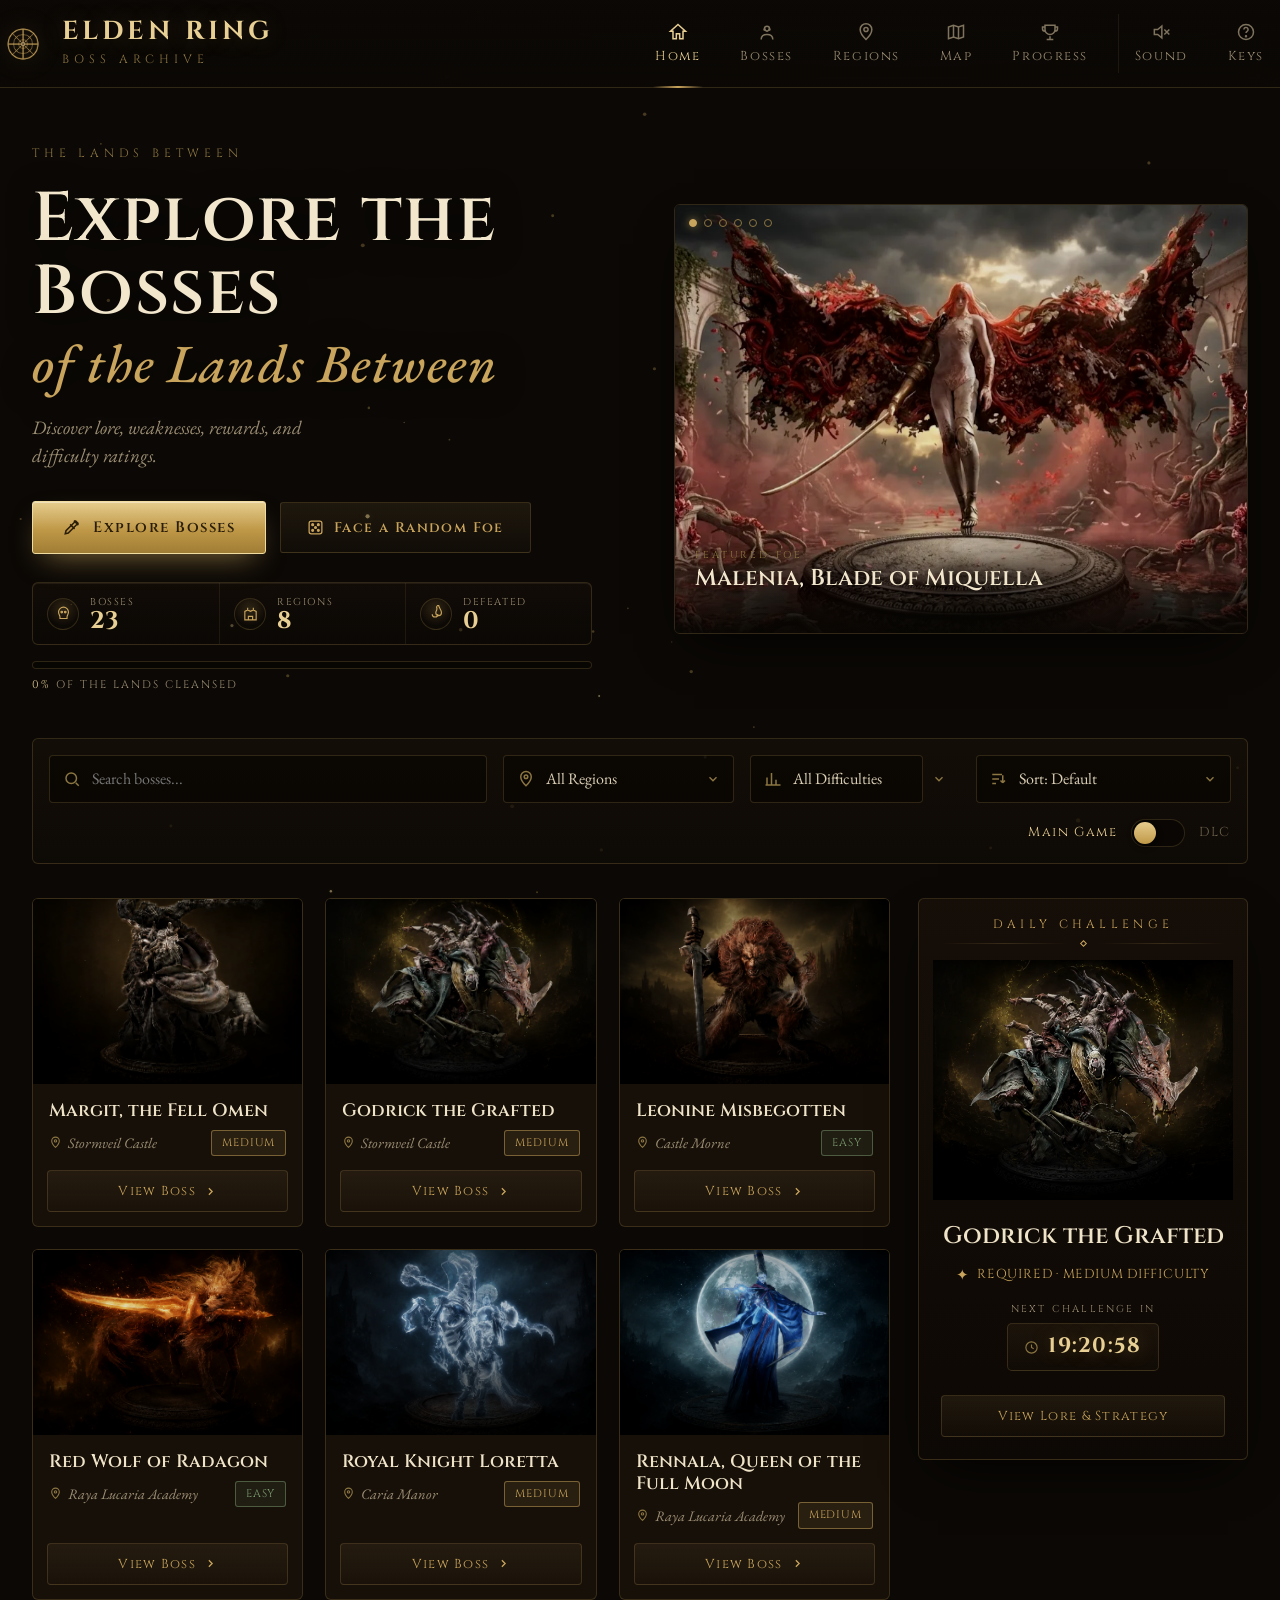
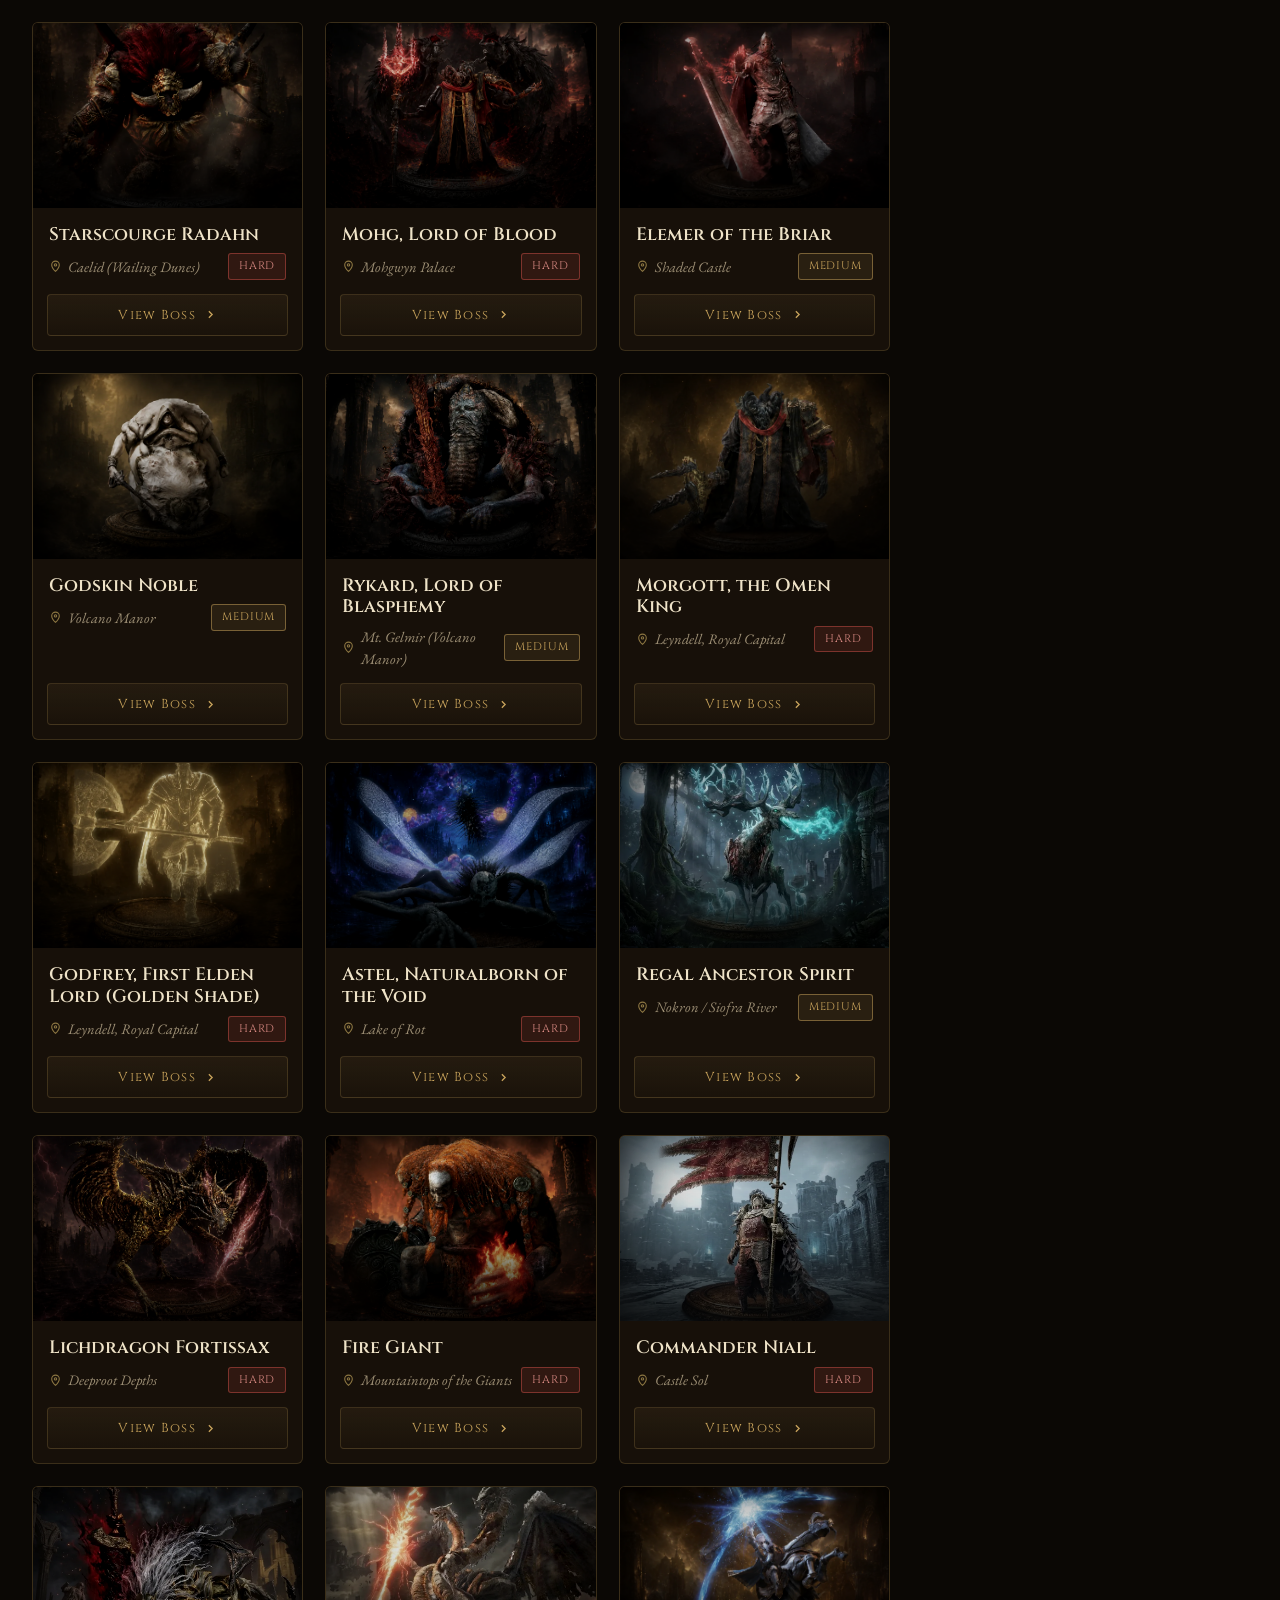
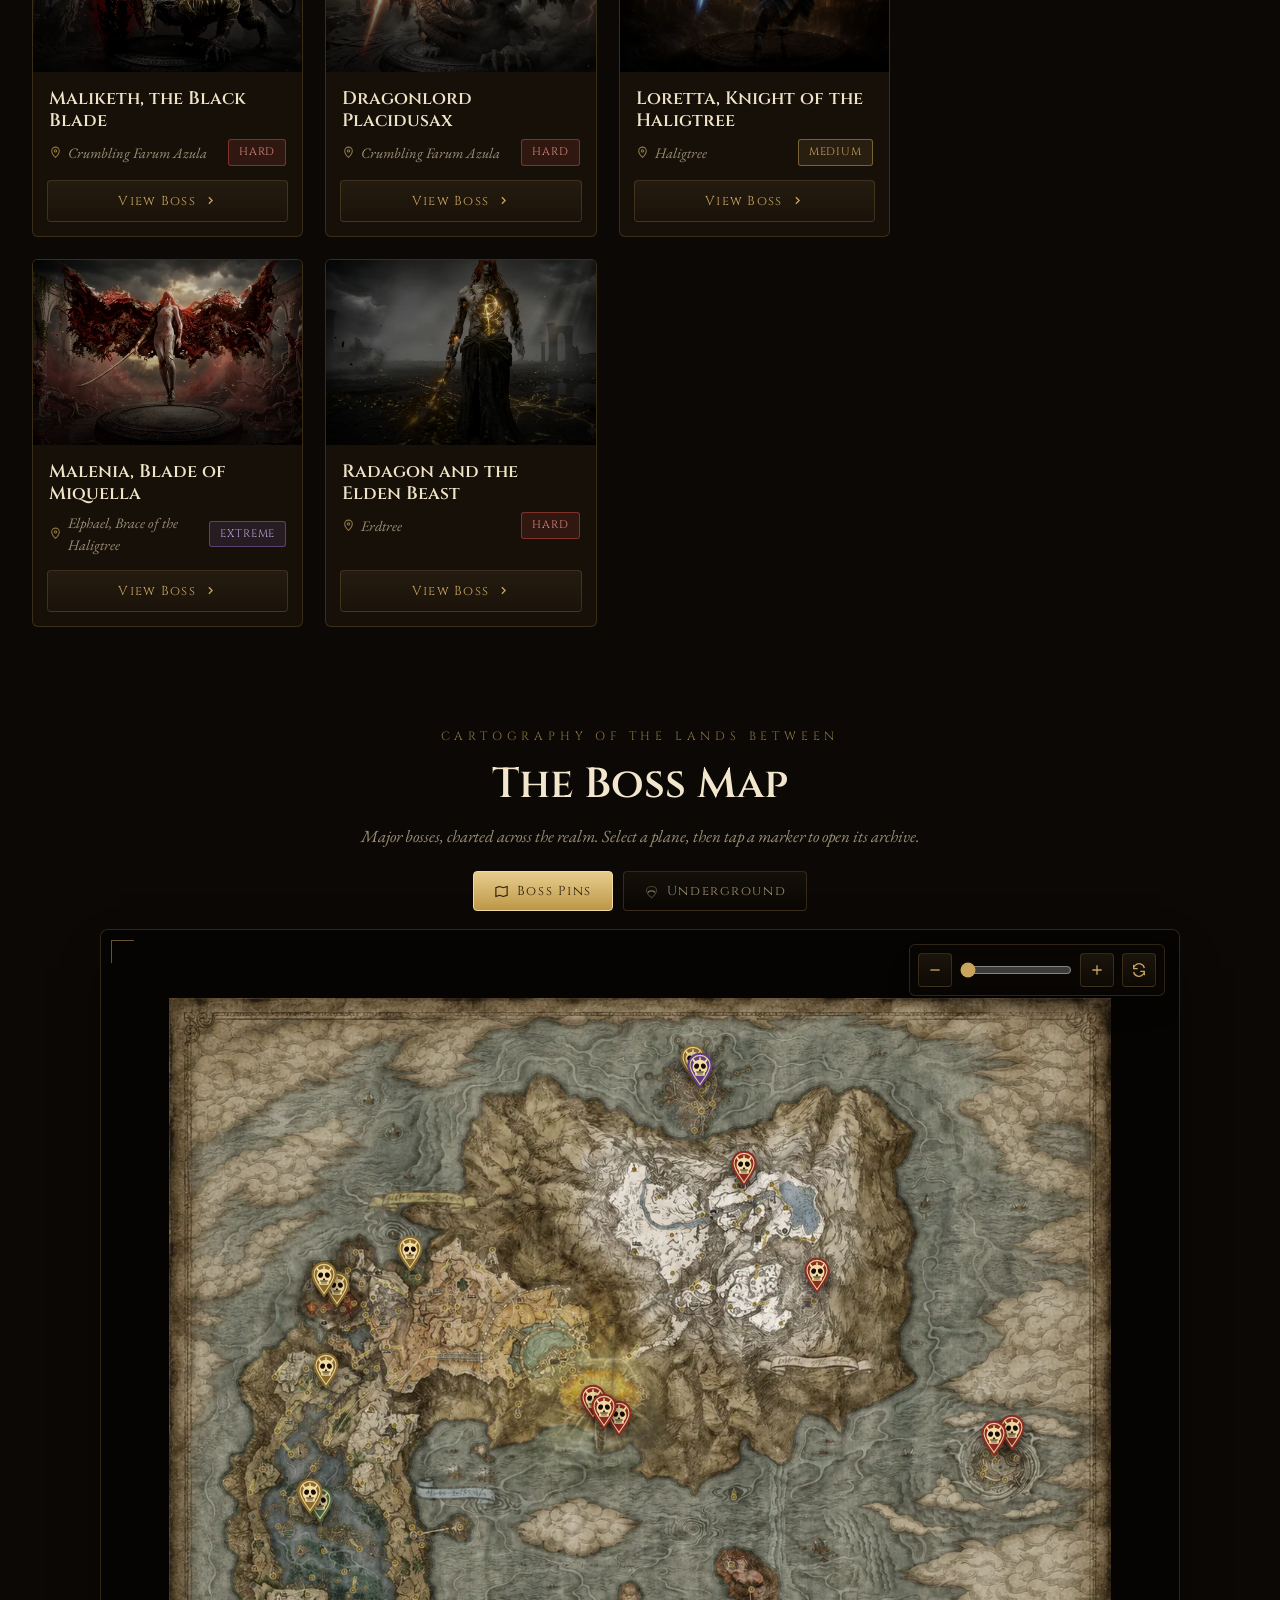
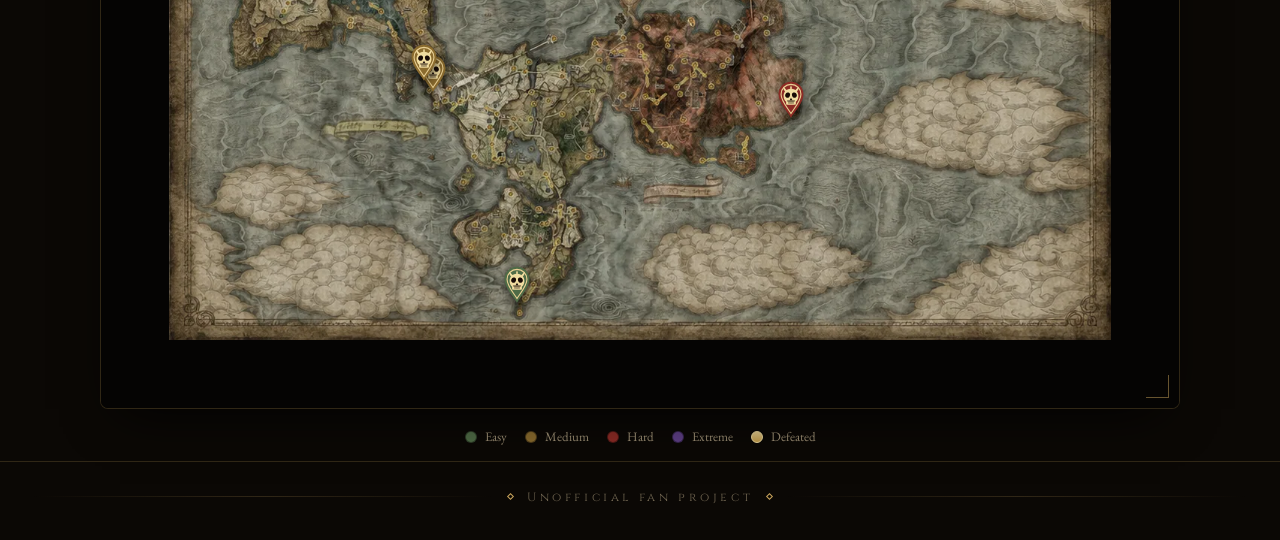
==== index.html @ e13f623e "Initial commit — Elden Ring Boss Archive Interactive fan-made boss compendium: searchable/filterable" ====
<!DOCTYPE html>
<html lang="en">
<head>
<link rel="icon" type="image/png" href="assets/site-logo.png">
<link rel="shortcut icon" type="image/png" href="assets/site-logo.png">
<link rel="apple-touch-icon" href="assets/site-logo.png">
<meta charset="UTF-8">
<meta name="viewport" content="width=device-width, initial-scale=1.0">
<title>Elden Ring — Boss Archive</title>
<meta name="description" content="An interactive, unofficial fan archive of the bosses of the Lands Between — lore, weaknesses, rewards, difficulty ratings, an interactive map, a daily challenge, and progress tracking.">
<meta name="theme-color" content="#0b0805">
<!-- Open Graph / social preview. Replace USERNAME/REPO with your GitHub Pages address. -->
<meta property="og:type" content="website">
<meta property="og:title" content="Elden Ring — Boss Archive">
<meta property="og:description" content="Explore the bosses of the Lands Between: lore, weaknesses, rewards, an interactive map, and a daily challenge. (Unofficial fan project.)">
<meta property="og:image" content="https://USERNAME.github.io/REPO/assets/og-image.jpg">
<meta property="og:url" content="https://USERNAME.github.io/REPO/">
<meta name="twitter:card" content="summary_large_image">
<meta name="twitter:title" content="Elden Ring — Boss Archive">
<meta name="twitter:description" content="Explore the bosses of the Lands Between: lore, weaknesses, rewards, an interactive map, and a daily challenge. (Unofficial fan project.)">
<meta name="twitter:image" content="https://USERNAME.github.io/REPO/assets/og-image.jpg">
<link rel="preconnect" href="https://fonts.googleapis.com">
<link rel="preconnect" href="https://fonts.gstatic.com" crossorigin>
<link href="https://fonts.googleapis.com/css2?family=Cinzel:wght@400;500;600;700&family=EB+Garamond:ital,wght@0,400;0,500;0,600;1,400&display=swap" rel="stylesheet">
<link rel="stylesheet" href="styles.css">
<link rel="stylesheet" href="enhance.css">
</head>
<body>
<svg width="0" height="0" style="position:absolute"><filter id="grain"><feTurbulence type="fractalNoise" baseFrequency="0.9" numOctaves="2" stitchTiles="stitch"/><feColorMatrix type="saturate" values="0"/></filter></svg>

<header>
  <div class="wrap nav">
    <div class="brand">
      <img class="crest" src="assets/site-logo.png" alt="Elden Ring Boss Archive logo">
      <div>
        <h1>ELDEN RING</h1>
        <div class="sub">BOSS ARCHIVE</div>
      </div>
    </div>
    <nav class="menu" id="menu">
      <button data-go="top" class="active"><svg viewBox="0 0 24 24" fill="none" stroke="currentColor" stroke-width="1.8"><path d="M12 3l9 8h-3v9h-4v-6h-4v6H6v-9H3z"/></svg><span>Home</span></button>
      <button data-go="grid"><svg viewBox="0 0 24 24" fill="none" stroke="currentColor" stroke-width="1.8"><path d="M9 8a3 3 0 116 0c0 2-3 3-3 3s-3-1-3-3z"/><path d="M5 21c0-4 3-6 7-6s7 2 7 6"/><circle cx="9" cy="9" r=".6" fill="currentColor"/><circle cx="15" cy="9" r=".6" fill="currentColor"/></svg><span>Bosses</span></button>
      <button data-go="regions"><svg viewBox="0 0 24 24" fill="none" stroke="currentColor" stroke-width="1.8"><path d="M12 21s-7-6.7-7-12a7 7 0 0114 0c0 5.3-7 12-7 12z"/><circle cx="12" cy="9" r="2.5"/></svg><span>Regions</span></button>
      <button data-go="map"><svg viewBox="0 0 24 24" fill="none" stroke="currentColor" stroke-width="1.8"><path d="M9 4L3 6v14l6-2 6 2 6-2V4l-6 2-6-2z"/><path d="M9 4v14M15 6v14"/></svg><span>Map</span></button>
      <button data-go="progress"><svg viewBox="0 0 24 24" fill="none" stroke="currentColor" stroke-width="1.8"><path d="M8 21h8M12 17v4M6 4h12v5a6 6 0 01-12 0zM6 6H3v2a3 3 0 003 3M18 6h3v2a3 3 0 01-3 3"/></svg><span>Progress</span><span class="badge" id="navBadge">0</span></button>
    </nav>
  </div>
</header>

<section class="hero" id="top">
  <div class="wrap">
    <div class="hero-grid">
      <div class="hero-copy">
        <div class="eyebrow">THE LANDS BETWEEN</div>
        <h2>Explore the Bosses<span class="accent">of the Lands Between</span></h2>
        <p class="lede">Discover lore, weaknesses, rewards, and difficulty ratings.</p>
        <div class="hero-cta">
          <button class="btn-primary" data-go="grid">
            <svg viewBox="0 0 24 24" fill="none" stroke="currentColor" stroke-width="2"><path d="M14.5 3.5l6 6M9.5 8.5l6 6M3 21l4-1 13-13-3-3L4 17z"/></svg>
            Explore Bosses
          </button>
          <button class="btn-secondary" id="randomBoss" type="button" aria-label="Open a random boss">
            <svg viewBox="0 0 24 24" fill="none" stroke="currentColor" stroke-width="1.8"><rect x="3" y="3" width="18" height="18" rx="3"/><circle cx="8" cy="8" r="1.3" fill="currentColor"/><circle cx="16" cy="8" r="1.3" fill="currentColor"/><circle cx="12" cy="12" r="1.3" fill="currentColor"/><circle cx="8" cy="16" r="1.3" fill="currentColor"/><circle cx="16" cy="16" r="1.3" fill="currentColor"/></svg>
            Face a Random Foe
          </button>
        </div>
        <aside class="stats" id="progress" aria-label="Archive progress">
          <div class="stat">
            <div class="ic"><svg viewBox="0 0 24 24" fill="none" stroke="currentColor" stroke-width="1.6"><path d="M12 3a7 7 0 00-7 7c0 3 2 5 2 7v2h10v-2c0-2 2-4 2-7a7 7 0 00-7-7z"/><circle cx="9.5" cy="10" r="1.2" fill="currentColor"/><circle cx="14.5" cy="10" r="1.2" fill="currentColor"/></svg></div>
            <div><div class="lbl">Bosses</div><div class="num" id="sBosses">23</div></div>
          </div>
          <div class="stat">
            <div class="ic"><svg viewBox="0 0 24 24" fill="none" stroke="currentColor" stroke-width="1.6"><path d="M4 21V9l4-2 4 2 4-2 4 2v12zM8 7V4M16 7V4M9 21v-5h6v5"/></svg></div>
            <div><div class="lbl">Regions</div><div class="num" id="sRegions">8</div></div>
          </div>
          <div class="stat">
            <div class="ic"><svg viewBox="0 0 24 24" fill="none" stroke="currentColor" stroke-width="1.6"><path d="M12 3c2 4-1 5-1 8a4 4 0 008 0c0-5-4-7-4-11-3 1-3 4-3 4M6 13a4 4 0 008 0"/></svg></div>
            <div><div class="lbl">Defeated</div><div class="num" id="sDefeated">0</div></div>
          </div>
        </aside>
        <div class="clear-meter" id="clearMeter" aria-label="Archive completion">
          <div class="cm-bar"><span class="cm-fill" id="cmFill"></span></div>
          <div class="cm-label"><span id="cmPct">0%</span> of the Lands cleansed</div>
        </div>
      </div>
      <div class="hero-art">
        <div class="scene"></div>
        <svg class="silhouette" viewBox="0 0 200 200" fill="currentColor"><path d="M100 18c-9 0-14 7-14 16 0 6 3 11 3 16-8 4-22 7-30 18-5 7-3 16 4 12 6-4 12-9 18-10-6 9-14 16-18 28-3 10 4 14 9 6 6-10 12-19 20-25-3 12-9 22-9 35 0 8 6 10 9 3 4-11 6-23 8-35 2 12 4 24 8 35 3 7 9 5 9-3 0-13-6-23-9-35 8 6 14 15 20 25 5 8 12 4 9-6-4-12-12-19-18-28 6 1 12 6 18 10 7 4 9-5 4-12-8-11-22-14-30-18 0-5 3-10 3-16 0-9-5-16-14-16z"/></svg>
        <div class="grain" style="background:url(#grain)"></div>
        <div class="vig"></div>
      </div>
    </div>
  </div>
</section>

<div class="wrap">
  <div class="controls" id="regions">
    <div class="field search">
      <svg class="lead" viewBox="0 0 24 24" fill="none" stroke="currentColor" stroke-width="2"><circle cx="11" cy="11" r="7"/><path d="M21 21l-4-4"/></svg>
      <input id="q" type="text" placeholder="Search bosses..." autocomplete="off">
    </div>
    <div class="field sel">
      <svg class="lead" viewBox="0 0 24 24" fill="none" stroke="currentColor" stroke-width="2"><path d="M12 21s-7-6.7-7-12a7 7 0 0114 0c0 5.3-7 12-7 12z"/><circle cx="12" cy="9" r="2.4"/></svg>
      <select id="fRegion"><option value="">All Regions</option></select>
      <svg class="chev" viewBox="0 0 24 24" fill="none" stroke="currentColor" stroke-width="2.4"><path d="M6 9l6 6 6-6"/></svg>
    </div>
    <div class="field sel">
      <svg class="lead" viewBox="0 0 24 24" fill="none" stroke="currentColor" stroke-width="2"><path d="M4 20V10M10 20V4M16 20v-7M22 20H2"/></svg>
      <select id="fDiff">
        <option value="">All Difficulties</option>
        <option value="Easy">Easy</option>
        <option value="Medium">Medium</option>
        <option value="Hard">Hard</option>
        <option value="Extreme">Extreme</option>
      </select>
      <svg class="chev" viewBox="0 0 24 24" fill="none" stroke="currentColor" stroke-width="2.4"><path d="M6 9l6 6 6-6"/></svg>
    </div>
    <div class="field sel">
      <svg class="lead" viewBox="0 0 24 24" fill="none" stroke="currentColor" stroke-width="2"><path d="M3 6h13M3 12h9M3 18h5M17 7v10M17 17l3-3M17 17l-3-3"/></svg>
      <select id="fSort" aria-label="Sort bosses">
        <option value="">Sort: Default</option>
        <option value="name">Name (A–Z)</option>
        <option value="diff-asc">Difficulty (Easy → Extreme)</option>
        <option value="diff-desc">Difficulty (Extreme → Easy)</option>
        <option value="region">Region</option>
      </select>
      <svg class="chev" viewBox="0 0 24 24" fill="none" stroke="currentColor" stroke-width="2.4"><path d="M6 9l6 6 6-6"/></svg>
    </div>
    <div class="toggle">
      <span class="tlabel on" id="lblMain">Main Game</span>
      <button class="switch" id="switch" data-on="main" aria-label="Toggle Main Game and DLC"><span class="knob"></span></button>
      <span class="tlabel off" id="lblDlc">DLC</span>
    </div>
  </div>

  <div class="content">
    <div class="grid" id="grid"></div>
    <aside class="botd" id="botd"></aside>
  </div>
</div>


<section class="map-section" id="map">
  <div class="wrap">
    <div class="map-head">
      <div class="kicker">CARTOGRAPHY OF THE LANDS BETWEEN</div>
      <h2>The Boss Map</h2>
      <p>Major bosses, charted across the realm. Select a plane, then tap a marker to open its archive.</p>
    </div>
    <div class="map-tabs">
      <button class="map-tab active" data-plane="surface"><svg viewBox="0 0 24 24" fill="none" stroke="currentColor" stroke-width="1.8"><path d="M9 4L3 6v14l6-2 6 2 6-2V4l-6 2-6-2z"/></svg>Boss Pins</button>
      <button class="map-tab" data-plane="under"><svg viewBox="0 0 24 24" fill="none" stroke="currentColor" stroke-width="1.8"><path d="M4 10c0-4 4-6 8-6s8 2 8 6c0 6-8 12-8 12S4 16 4 10z" opacity=".5"/><path d="M7 14c0-2 2-3 5-3s5 1 5 3"/></svg>Underground</button>
      <button class="map-tab" data-plane="shadow" style="display:none"><svg viewBox="0 0 24 24" fill="none" stroke="currentColor" stroke-width="1.8"><path d="M12 3a9 9 0 109 9c0-.5 0-1-.1-1.5A7 7 0 0112 4.6 7 7 0 0112 3z"/></svg>Land of Shadow</button>
    </div>
    <div class="map-frame">
      <div class="map-tools" aria-label="Map zoom controls">
        <button id="zoomOut" type="button" aria-label="Zoom out" title="Zoom out">
          <svg viewBox="0 0 24 24" fill="none" stroke="currentColor" stroke-width="2"><path d="M5 12h14"/></svg>
        </button>
        <input id="mapZoom" type="range" min="1" max="3.4" step="0.1" value="1" aria-label="Map zoom">
        <button id="zoomIn" type="button" aria-label="Zoom in" title="Zoom in">
          <svg viewBox="0 0 24 24" fill="none" stroke="currentColor" stroke-width="2"><path d="M12 5v14M5 12h14"/></svg>
        </button>
        <button id="mapReset" type="button" aria-label="Reset map view" title="Reset map view">
          <svg viewBox="0 0 24 24" fill="none" stroke="currentColor" stroke-width="1.9"><path d="M4 4v6h6"/><path d="M20 20v-6h-6"/><path d="M20 9A8 8 0 006 5.5L4 8"/><path d="M4 15a8 8 0 0014 3.5l2-2.5"/></svg>
        </button>
      </div>
      <div class="map-canvas" id="mapCanvas">
        <div class="map-plane show" id="plane-surface"><svg class="terrain" viewBox="0 0 1000 1000" preserveAspectRatio="xMidYMid slice" xmlns="http://www.w3.org/2000/svg">
  <defs>
    <radialGradient id="sea" cx="50%" cy="42%" r="75%">
      <stop offset="0%" stop-color="#0e1a22"/><stop offset="60%" stop-color="#0a1218"/><stop offset="100%" stop-color="#05080b"/>
    </radialGradient>
    <radialGradient id="erdtree" cx="50%" cy="44%" r="22%">
      <stop offset="0%" stop-color="rgba(232,207,148,.55)"/><stop offset="55%" stop-color="rgba(201,164,92,.18)"/><stop offset="100%" stop-color="transparent"/>
    </radialGradient>
    <linearGradient id="land" x1="0" y1="0" x2="0" y2="1">
      <stop offset="0%" stop-color="#2b2415"/><stop offset="100%" stop-color="#171206"/>
    </linearGradient>
  </defs>
  <rect width="1000" height="1000" fill="url(#sea)"/>
  <g opacity="0.5" stroke="rgba(201,164,92,.10)" stroke-width="1">
    <path d="M0 250H1000M0 500H1000M0 750H1000M250 0V1000M500 0V1000M750 0V1000"/>
  </g>
  <path d="M250 880C150 820 120 700 180 600 130 520 160 420 250 380 230 280 300 170 420 150 470 60 620 70 660 160 780 150 880 240 860 360 940 420 940 540 850 600 880 720 800 820 680 840 600 940 360 950 250 880Z"
        fill="url(#land)" stroke="rgba(201,164,92,.30)" stroke-width="2"/>
  <ellipse cx="430" cy="440" rx="240" ry="200" fill="url(#erdtree)"/>
  <!-- Liurnia lakes (west) -->
  <g fill="rgba(95,130,190,.18)" stroke="rgba(127,160,214,.30)" stroke-width="1.5">
    <ellipse cx="190" cy="560" rx="70" ry="120"/><ellipse cx="230" cy="470" rx="46" ry="70"/>
  </g>
  <!-- Caelid scarlet (east) -->
  <ellipse cx="790" cy="680" rx="120" ry="100" fill="rgba(180,70,60,.16)"/>
  <!-- Mountaintops snow (NE) -->
  <g fill="rgba(170,195,216,.14)" stroke="rgba(170,195,216,.22)" stroke-width="1.4">
    <path d="M640 250l30-70 26 50 30-44 24 60-34 26-44-6z"/>
    <path d="M700 150l24-44 22 40 26-30 16 44-40 18z"/>
  </g>
  <!-- Farum Azula shard (far E) -->
  <path d="M880 470l40-60 30 40-18 56-44 6z" fill="rgba(120,100,150,.18)" stroke="rgba(179,160,208,.30)" stroke-width="1.4"/>
  <!-- compass -->
  <g transform="translate(110 880)" stroke="rgba(201,164,92,.5)" stroke-width="1.4" fill="none">
    <circle r="34"/><path d="M0 -46V-34M0 34V46M-46 0H-34M34 0H46"/>
    <path d="M0 -30L8 0 0 30 -8 0Z" fill="rgba(201,164,92,.35)" stroke="none"/>
  </g>
</svg><div class="markers"></div></div>
        <div class="map-plane" id="plane-under"><svg class="terrain" viewBox="0 0 1000 1000" preserveAspectRatio="xMidYMid slice" xmlns="http://www.w3.org/2000/svg">
  <defs>
    <radialGradient id="cavA" cx="50%" cy="50%" r="60%"><stop offset="0%" stop-color="rgba(95,95,180,.30)"/><stop offset="100%" stop-color="transparent"/></radialGradient>
    <radialGradient id="cavB" cx="50%" cy="50%" r="60%"><stop offset="0%" stop-color="rgba(120,150,120,.22)"/><stop offset="100%" stop-color="transparent"/></radialGradient>
    <radialGradient id="cavC" cx="50%" cy="50%" r="60%"><stop offset="0%" stop-color="rgba(180,70,60,.22)"/><stop offset="100%" stop-color="transparent"/></radialGradient>
  </defs>
  <rect width="1000" height="1000" fill="#060507"/>
  <!-- Ainsel / Lake of Rot (left) -->
  <path d="M150 360c80-40 200-30 250 40 40 70 20 200-60 250-120 70-260 10-280-110-15-90 30-150 90-180Z"
        fill="#0e0c10" stroke="rgba(159,160,224,.22)" stroke-width="2"/>
  <ellipse cx="270" cy="520" rx="150" ry="150" fill="url(#cavA)"/>
  <ellipse cx="300" cy="760" rx="80" ry="60" fill="url(#cavC)" opacity="0.8"/>
  <!-- Deeproot Depths (top) -->
  <path d="M520 120c120-30 230 30 240 130 8 90-60 170-170 180-130 12-230-60-220-170 6-80 70-140 150-170Z"
        fill="#0d0c0e" stroke="rgba(120,150,120,.22)" stroke-width="2"/>
  <ellipse cx="600" cy="290" rx="140" ry="130" fill="url(#cavB)"/>
  <!-- Siofra / Nokron (right) -->
  <path d="M640 600c90-50 220-30 270 60 40 80 10 200-90 240-120 50-250-10-270-130-12-80 30-140 90-170Z"
        fill="#0e0c10" stroke="rgba(159,160,224,.22)" stroke-width="2"/>
  <ellipse cx="760" cy="720" rx="150" ry="140" fill="url(#cavA)"/>
  <g opacity="0.6" stroke="rgba(159,160,224,.10)" stroke-width="1"><path d="M0 500H1000M500 0V1000"/></g>
</svg><div class="markers"></div></div>
        <div class="map-plane" id="plane-shadow"><svg class="terrain" viewBox="0 0 1000 1000" preserveAspectRatio="xMidYMid slice" xmlns="http://www.w3.org/2000/svg">
  <defs>
    <radialGradient id="ssky" cx="50%" cy="35%" r="80%"><stop offset="0%" stop-color="#15110a"/><stop offset="100%" stop-color="#060503"/></radialGradient>
    <radialGradient id="sglow" cx="50%" cy="30%" r="30%"><stop offset="0%" stop-color="rgba(190,150,90,.4)"/><stop offset="100%" stop-color="transparent"/></radialGradient>
    <linearGradient id="sland" x1="0" y1="0" x2="0" y2="1"><stop offset="0%" stop-color="#241d12"/><stop offset="100%" stop-color="#120d07"/></linearGradient>
  </defs>
  <rect width="1000" height="1000" fill="url(#ssky)"/>
  <g opacity="0.45" stroke="rgba(201,164,92,.10)" stroke-width="1"><path d="M0 333H1000M0 666H1000M333 0V1000M666 0V1000"/></g>
  <path d="M300 900C200 850 180 740 240 660 190 580 220 480 320 440 300 340 380 230 500 210 560 130 700 160 720 260 830 280 880 380 840 470 910 540 880 660 780 700 800 820 640 920 500 930 420 950 360 930 300 900Z"
        fill="url(#sland)" stroke="rgba(190,150,90,.28)" stroke-width="2"/>
  <ellipse cx="510" cy="300" rx="200" ry="160" fill="url(#sglow)"/>
  <!-- Shadow Keep silhouette (center) -->
  <g fill="rgba(0,0,0,.55)" stroke="rgba(190,150,90,.30)" stroke-width="1.5">
    <rect x="470" y="250" width="80" height="120"/><rect x="450" y="300" width="120" height="70"/>
    <path d="M470 250l40-34 40 34z"/>
  </g>
  <!-- Abyssal woods (deep south) -->
  <g fill="rgba(60,80,60,.22)" stroke="rgba(110,140,110,.18)" stroke-width="1.2">
    <ellipse cx="300" cy="880" rx="120" ry="70"/>
  </g>
  <!-- Jagged Peak (SE) -->
  <g fill="rgba(120,130,160,.18)" stroke="rgba(166,179,207,.26)" stroke-width="1.4">
    <path d="M740 760l44-90 34 70 30-50 26 80-60 30-58-10z"/>
  </g>
  <g transform="translate(110 880)" stroke="rgba(190,150,90,.5)" stroke-width="1.4" fill="none">
    <circle r="32"/><path d="M0 -44V-32M0 32V44M-44 0H-32M32 0H44"/>
    <path d="M0 -28L7 0 0 28 -7 0Z" fill="rgba(190,150,90,.35)" stroke="none"/>
  </g>
</svg><div class="markers"></div></div>
      </div>
    </div>
    <div class="map-legend">
      <span class="lg"><span class="sw" style="background:#4f6b46"></span>Easy</span>
      <span class="lg"><span class="sw" style="background:#8a6b2e"></span>Medium</span>
      <span class="lg"><span class="sw" style="background:#8c2b25"></span>Hard</span>
      <span class="lg"><span class="sw" style="background:#5e3f86"></span>Extreme</span>
      <span class="lg"><span class="sw" style="background:linear-gradient(180deg,#e6cd8e,#bf9847);border-color:#f0dca0"></span>Defeated</span>
    </div>
  </div>
</section>

<footer>
  <div class="wrap">
    <div class="flourish"><span class="dot"></span>Unofficial fan project<span class="dot"></span></div>
  </div>
</footer>

<div class="overlay" id="overlay">
  <div class="modal" role="dialog" aria-modal="true" id="modal">
    <button class="mclose" id="mclose" aria-label="Close"><svg viewBox="0 0 24 24" fill="none" stroke="currentColor" stroke-width="2"><path d="M6 6l12 12M18 6L6 18"/></svg></button>
    <div id="modalContent"></div>
  </div>
</div>

<script src="script.js" defer></script>
<script src="enhance.js" defer></script>
</body>
</html>
---- styles.css ----
/* ===== Elden Ring Boss Archive — styles.css ===== */
/* Custom cursor — keep cursor.png in the same folder as this file */
:root{ --cursor: url('assets/cursor.png') 4 4; }
html, body { cursor: var(--cursor), auto; }
a, button, select, .switch, .pin, .menu button, .card, .map-tab, .reveal, .view, .mark-btn, .map-jump, .btn-primary, .mclose, .map-tools button, input[type="range"] { cursor: var(--cursor), pointer; }
input[type="text"], input[type="search"], textarea { cursor: text; }

  :root{
    --bg:#0b0805;
    --bg-2:#120d08;
    --bg-3:#171009;
    --panel:#1b130b;
    --line:rgba(201,164,92,.20);
    --line-soft:rgba(201,164,92,.10);
    --gold:#c9a45c;
    --gold-bright:#e8cf94;
    --gold-dim:#8c7642;
    --ink:#d9cdb4;
    --ink-dim:#9c8e74;
    --ink-faint:#6f6450;
    --easy:#7a9a6e;
    --medium:#c9a45c;
    --hard:#b1463f;
    --extreme:#7c5fa6;
    --shadow:0 20px 50px -20px rgba(0,0,0,.9);
    --serif:"EB Garamond",Georgia,serif;
    --display:"Cinzel",Georgia,serif;
  }
  *{box-sizing:border-box;margin:0;padding:0}
  html{scroll-behavior:smooth}
  body{
    background:
      radial-gradient(1200px 600px at 70% -5%, rgba(201,164,92,.06), transparent 60%),
      radial-gradient(900px 500px at 10% 110%, rgba(201,164,92,.04), transparent 60%),
      var(--bg);
    color:var(--ink);
    font-family:var(--serif);
    font-size:17px;
    line-height:1.5;
    -webkit-font-smoothing:antialiased;
    min-height:100vh;
  }
  ::selection{background:rgba(201,164,92,.3);color:#fff}
  a{color:inherit;text-decoration:none}
  button{font-family:inherit;cursor:var(--cursor), pointer;color:inherit;background:none;border:none}
  .wrap{max-width:1480px;margin:0 auto;padding:0 32px}

  .flourish{display:flex;align-items:center;gap:14px;color:var(--gold-dim)}
  .flourish::before,.flourish::after{content:"";height:1px;flex:1;background:linear-gradient(90deg,transparent,var(--line),transparent)}
  .flourish .dot{width:5px;height:5px;border:1px solid var(--gold);transform:rotate(45deg);flex:none}

  header{position:sticky;top:0;z-index:40;backdrop-filter:blur(10px);
    background:linear-gradient(180deg, rgba(11,8,5,.96), rgba(11,8,5,.78));
    border-bottom:1px solid var(--line)}
  .nav{display:flex;align-items:center;justify-content:space-between;padding:14px 0}
  .brand{display:flex;align-items:center;gap:16px}
  .crest{width:46px;height:46px;flex:none;color:var(--gold)}
  img.crest{object-fit:contain;border-radius:4px;filter:drop-shadow(0 0 12px rgba(201,164,92,.28))}
  .brand h1{font-family:var(--display);font-weight:700;letter-spacing:.16em;
    font-size:26px;line-height:1;color:var(--gold-bright);text-shadow:0 0 24px rgba(201,164,92,.25)}
  .brand .sub{font-family:var(--display);font-size:12px;letter-spacing:.42em;color:var(--gold-dim);margin-top:5px}
  nav.menu{display:flex;gap:8px}
  nav.menu button{position:relative;display:flex;flex-direction:column;align-items:center;gap:5px;
    padding:8px 16px;color:var(--ink-dim);font-family:var(--display);font-size:13px;letter-spacing:.12em;
    transition:color .25s}
  nav.menu button svg{width:20px;height:20px;opacity:.8;transition:opacity .25s}
  nav.menu button:hover,nav.menu button.active{color:var(--gold-bright)}
  nav.menu button:hover svg,nav.menu button.active svg{opacity:1}
  nav.menu button.active::after{content:"";position:absolute;bottom:-15px;left:18%;right:18%;height:2px;
    background:linear-gradient(90deg,transparent,var(--gold),transparent)}
  nav.menu .badge{position:absolute;top:0;right:6px;min-width:18px;height:18px;padding:0 4px;
    background:var(--gold);color:#1a1208;font-family:var(--serif);font-size:11px;font-weight:600;
    border-radius:9px;display:grid;place-items:center;line-height:1;opacity:0;transform:scale(.6);transition:.25s}
  nav.menu .badge.show{opacity:1;transform:scale(1)}

  .hero{position:relative;padding:56px 0 44px;overflow:hidden}
  .hero-grid{display:grid;grid-template-columns:1.05fr 1fr;gap:40px;align-items:center;position:relative;z-index:2}
  .hero-copy{min-width:0}
  .eyebrow{font-family:var(--display);letter-spacing:.4em;font-size:12px;color:var(--gold-dim);margin-bottom:22px}
  .hero h2{font-family:var(--display);font-weight:600;line-height:1.05;letter-spacing:.02em;
    font-size:clamp(40px,5.4vw,72px);color:#f2e7cd;text-shadow:0 4px 30px rgba(0,0,0,.7)}
  .hero h2 .accent{display:block;color:var(--gold);font-style:italic;font-family:var(--serif);
    font-weight:500;font-size:clamp(30px,4.2vw,56px);margin-top:6px}
  .hero p.lede{margin:22px 0 30px;max-width:30ch;font-size:19px;color:var(--ink-dim);font-style:italic}
  .btn-primary{display:inline-flex;align-items:center;gap:12px;padding:15px 30px;
    font-family:var(--display);font-weight:600;letter-spacing:.1em;font-size:15px;color:#2a1d09;
    background:linear-gradient(180deg,#e6cd8e,#bf9847 55%,#a07d35);
    border:1px solid #f0dca0;border-radius:3px;
    box-shadow:0 12px 30px -12px rgba(201,164,92,.7),inset 0 1px 0 rgba(255,255,255,.4);
    transition:transform .2s,box-shadow .2s}
  .btn-primary:hover{transform:translateY(-2px);box-shadow:0 18px 40px -14px rgba(201,164,92,.9),inset 0 1px 0 rgba(255,255,255,.5)}
  .btn-primary svg{width:18px;height:18px}

  .hero-art{position:relative;height:360px;border:1px solid var(--line);border-radius:6px;overflow:hidden;
    box-shadow:var(--shadow)}
  .hero-art .scene{position:absolute;inset:0;
    background:
      radial-gradient(120% 90% at 60% 18%, rgba(232,207,148,.55), rgba(201,164,92,.16) 32%, transparent 60%),
      radial-gradient(80% 120% at 50% 120%, rgba(60,44,20,.8), transparent 70%),
      linear-gradient(180deg,#2a2013,#0c0905)}
  .hero-art .silhouette{position:absolute;left:50%;bottom:-6%;transform:translateX(-50%);height:96%;opacity:.92;color:#0a0703}
  .hero-art .grain{position:absolute;inset:0;opacity:.5;mix-blend-mode:overlay;pointer-events:none}
  .hero-art .vig{position:absolute;inset:0;box-shadow:inset 0 0 120px 30px rgba(0,0,0,.85)}

  .stats{margin-top:28px;width:min(100%,560px);display:grid;grid-template-columns:repeat(3,1fr);
    border:1px solid var(--line);border-radius:6px;
    background:linear-gradient(180deg,rgba(27,19,11,.42),rgba(10,7,4,.34));
    box-shadow:0 18px 50px -34px rgba(201,164,92,.7), inset 0 1px 0 rgba(232,207,148,.08);
    overflow:hidden}
  .stat{display:flex;align-items:center;gap:11px;min-width:0;padding:12px 14px}
  .stat+.stat{border-left:1px solid var(--line-soft)}
  .stat .ic{width:32px;height:32px;flex:none;border:1px solid var(--line);border-radius:50%;
    display:grid;place-items:center;color:var(--gold);
    background:radial-gradient(circle at 50% 35%,rgba(201,164,92,.18),transparent 68%)}
  .stat .ic svg{width:17px;height:17px}
  .stat .lbl{font-family:var(--display);letter-spacing:.16em;font-size:10px;color:var(--ink-dim);text-transform:uppercase}
  .stat .num{font-family:var(--display);font-weight:700;font-size:24px;color:var(--gold-bright);line-height:.95}

  .controls{display:flex;flex-wrap:wrap;gap:16px;align-items:center;
    background:linear-gradient(180deg,rgba(23,16,9,.7),rgba(15,11,6,.7));
    border:1px solid var(--line);border-radius:6px;padding:16px}
  .field{position:relative;display:flex;align-items:center}
  .field svg.lead{position:absolute;left:14px;width:18px;height:18px;color:var(--gold-dim);pointer-events:none}
  .field input,.field select{font-family:var(--serif);font-size:16px;color:var(--ink);
    background:rgba(8,6,3,.6);border:1px solid var(--line);border-radius:4px;
    padding:12px 14px 12px 42px;height:48px;outline:none;transition:border-color .2s,box-shadow .2s}
  .field input:focus,.field select:focus{border-color:var(--gold);box-shadow:0 0 0 3px rgba(201,164,92,.12)}
  .field.search{flex:1 1 280px}
  .field.search input{width:100%}
  .field select{appearance:none;cursor:var(--cursor), pointer;padding-right:40px}
  .field select option{background:#120d08;color:var(--ink)}
  .field .chev{position:absolute;right:14px;width:14px;height:14px;color:var(--gold-dim);pointer-events:none}
  .field.sel{flex:0 1 210px}

  .toggle{margin-left:auto;display:flex;align-items:center;gap:14px}
  .switch{position:relative;width:54px;height:28px;border-radius:14px;border:1px solid var(--line);
    background:rgba(8,6,3,.7);transition:background .25s}
  .switch .knob{position:absolute;top:2px;left:2px;width:22px;height:22px;border-radius:50%;
    background:linear-gradient(180deg,#e6cd8e,#bf9847);box-shadow:0 2px 6px rgba(0,0,0,.6);
    transition:left .25s}
  .switch[data-on="dlc"]{background:rgba(124,95,166,.25);border-color:rgba(124,95,166,.5)}
  .switch[data-on="dlc"] .knob{left:30px;background:linear-gradient(180deg,#b69fd4,#7c5fa6)}
  .toggle .tlabel{font-family:var(--display);font-size:13px;letter-spacing:.12em}
  .toggle .tlabel.on{color:var(--gold-bright)}
  .toggle .tlabel.off{color:var(--ink-faint)}

  .content{display:grid;grid-template-columns:1fr 330px;gap:28px;padding:34px 0 60px;align-items:start}
  .grid{display:grid;grid-template-columns:repeat(3,1fr);gap:22px}
  .empty{grid-column:1/-1;text-align:center;padding:70px 20px;color:var(--ink-faint);font-style:italic;font-size:19px}

  .card{background:var(--bg-3);border:1px solid var(--line);border-radius:6px;overflow:hidden;
    display:flex;flex-direction:column;transition:transform .36s cubic-bezier(.2,.8,.2,1),border-color .28s,box-shadow .36s;position:relative;
    transform:translateZ(0)}
  .card::before{content:"";position:absolute;inset:0;z-index:2;pointer-events:none;opacity:0;
    background:linear-gradient(115deg,transparent 8%,rgba(232,207,148,.12) 34%,transparent 58%);
    transform:translateX(-120%);transition:opacity .28s}
  .card:hover{transform:translateY(-7px) scale(1.012);border-color:var(--gold);
    box-shadow:0 34px 70px -34px rgba(0,0,0,.98),0 0 34px -14px rgba(201,164,92,.58)}
  .card:hover::before{opacity:1;animation:cardGleam .9s ease forwards}
  .card.done::after{content:"";position:absolute;inset:0;background:rgba(8,6,3,.4);pointer-events:none}
  .card .done-mark{position:absolute;top:10px;left:10px;z-index:3;width:30px;height:30px;border-radius:50%;
    background:linear-gradient(180deg,#e6cd8e,#bf9847);display:none;place-items:center;color:#1a1208;
    box-shadow:0 4px 12px rgba(0,0,0,.6)}
  .card.done .done-mark{display:grid}
  .card .done-mark svg{width:16px;height:16px}

  .art{position:relative;height:150px;overflow:hidden}
  .art .glow{position:absolute;inset:0;
    background:
      radial-gradient(95% 85% at 50% 22%, var(--g1), transparent 62%),
      radial-gradient(140% 120% at 50% 120%, rgba(0,0,0,.85), transparent 70%),
      linear-gradient(180deg,#1c150c,#0a0704)}
  .art.has-photo{background:#050302}
  .art.has-photo::before{content:"";position:absolute;inset:-22%;z-index:1;pointer-events:none;opacity:0;
    background:
      radial-gradient(circle at 50% 46%, rgba(232,207,148,.38), rgba(201,164,92,.16) 28%, transparent 58%),
      conic-gradient(from 10deg, transparent, rgba(232,207,148,.16), transparent, rgba(201,164,92,.12), transparent);
    filter:blur(18px);transform:scale(.78) rotate(0deg);
    transition:opacity .35s ease,transform .55s cubic-bezier(.2,.8,.2,1)}
  .card:hover .art.has-photo::before,
  .modal .art.has-photo:hover::before{opacity:1;transform:scale(1.03) rotate(16deg);animation:bossAura 1.8s ease-in-out infinite alternate}
  .art.has-photo .glow{opacity:.72;mix-blend-mode:screen}
  .boss-photo{position:absolute;inset:8px;width:calc(100% - 16px);height:calc(100% - 16px);
    object-fit:contain;object-position:center bottom;z-index:1;
    filter:drop-shadow(0 12px 18px rgba(0,0,0,.72));
    transform:scale(1);transition:transform .55s cubic-bezier(.2,.8,.2,1),filter .35s}
  .card:hover .boss-photo{transform:scale(1.055) translateY(-4px);
    filter:drop-shadow(0 18px 22px rgba(0,0,0,.82)) drop-shadow(0 0 14px rgba(201,164,92,.18))}
  .art.photo-cover .boss-photo{inset:-12px;width:calc(100% + 24px);height:calc(100% + 24px);
    object-fit:cover;object-position:center 48%;transform:scale(1.045);
    filter:saturate(.92) contrast(1.06) brightness(.92)}
  .card:hover .art.photo-cover .boss-photo{transform:scale(1.105);
    filter:saturate(1.05) contrast(1.12) brightness(1.06) drop-shadow(0 0 24px rgba(232,207,148,.24))}
  .art.photo-cover .photo-vig{box-shadow:inset 0 -62px 72px rgba(0,0,0,.78),inset 0 0 70px rgba(0,0,0,.62)}
  .photo-vig{position:absolute;inset:0;z-index:2;pointer-events:none;
    box-shadow:inset 0 -38px 50px rgba(0,0,0,.62),inset 0 0 60px rgba(0,0,0,.55)}
  .art .sigil{position:absolute;top:50%;left:50%;transform:translate(-50%,-50%);width:118px;height:118px;
    color:var(--g2);opacity:.5;transition:transform .5s}
  .card:hover .art .sigil{transform:translate(-50%,-50%) rotate(90deg)}
  .art .initial{position:absolute;top:50%;left:50%;transform:translate(-50%,-54%);
    font-family:var(--display);font-weight:700;font-size:54px;color:#f2e7cd;text-shadow:0 4px 18px rgba(0,0,0,.8);opacity:.96}
  .art .grain{position:absolute;inset:0;opacity:.4;mix-blend-mode:overlay;pointer-events:none;z-index:3}
  .art .req{position:absolute;top:10px;right:10px;z-index:4;color:var(--gold);opacity:.9}
  .art .req svg{width:20px;height:20px;filter:drop-shadow(0 0 6px rgba(201,164,92,.7))}

  .card .body{padding:16px 16px 0;flex:1}
  .card h3{font-family:var(--display);font-weight:600;font-size:18px;color:#efe3c8;line-height:1.2}
  .card .meta{display:flex;align-items:center;justify-content:space-between;gap:8px;margin-top:8px}
  .card .loc{display:flex;align-items:center;gap:6px;color:var(--ink-dim);font-size:14.5px;font-style:italic}
  .card .loc svg{width:13px;height:13px;flex:none;color:var(--gold-dim)}
  .tag{font-family:var(--display);font-size:11px;letter-spacing:.08em;text-transform:uppercase;
    padding:4px 10px;border-radius:3px;border:1px solid;white-space:nowrap;flex:none}
  .tag.easy{color:var(--easy);border-color:rgba(122,154,110,.5);background:rgba(122,154,110,.1)}
  .tag.medium{color:var(--medium);border-color:rgba(201,164,92,.5);background:rgba(201,164,92,.1)}
  .tag.hard{color:#d98a83;border-color:rgba(177,70,63,.6);background:rgba(177,70,63,.16)}
  .tag.extreme{color:#b69fd4;border-color:rgba(124,95,166,.6);background:rgba(124,95,166,.16)}
  .card .view{margin:14px;padding:11px;border:1px solid var(--line);border-radius:4px;
    font-family:var(--display);font-size:13px;letter-spacing:.1em;color:var(--gold);
    background:linear-gradient(180deg,rgba(201,164,92,.08),rgba(201,164,92,.02));
    display:flex;align-items:center;justify-content:center;gap:8px;transition:.2s}
  .card .view svg{width:13px;height:13px;transition:transform .2s}
  .card:hover .view{background:linear-gradient(180deg,rgba(201,164,92,.2),rgba(201,164,92,.06));color:var(--gold-bright)}
  .card:hover .view svg{transform:translateX(4px)}
  @keyframes cardGleam{
    from{transform:translateX(-120%)}
    to{transform:translateX(120%)}
  }
  @keyframes bossAura{
    from{filter:blur(18px);opacity:.55}
    to{filter:blur(25px);opacity:1}
  }

  .botd{background:linear-gradient(180deg,rgba(23,16,9,.9),rgba(13,9,5,.9));
    border:1px solid var(--line);border-radius:6px;overflow:hidden;position:sticky;top:96px;box-shadow:var(--shadow)}
  .botd .cap{text-align:center;font-family:var(--display);letter-spacing:.36em;font-size:12px;color:var(--gold);padding:16px 0 8px}
  .botd .capline{margin:0 22px}
  .botd .art{height:240px;margin:14px}
  .botd .info{padding:4px 22px 24px;text-align:center}
  .botd .info h3{font-family:var(--display);font-weight:600;font-size:24px;color:#efe3c8}
  .botd .info .row{margin-top:10px;display:flex;align-items:center;justify-content:center;gap:8px;font-size:15px;color:var(--ink-dim)}
  .botd .info .star{color:var(--gold)}
  .botd .info .dlabel{font-family:var(--display);font-size:13px;letter-spacing:.06em;text-transform:uppercase}
  .botd .reveal{margin:0 22px 22px;padding:11px;width:calc(100% - 44px);border:1px solid var(--line);border-radius:4px;
    font-family:var(--display);font-size:13px;letter-spacing:.1em;color:var(--gold);
    background:linear-gradient(180deg,rgba(201,164,92,.1),rgba(201,164,92,.03));transition:.2s}
  .botd .reveal:hover{background:linear-gradient(180deg,rgba(201,164,92,.22),rgba(201,164,92,.07));color:var(--gold-bright)}

  footer{border-top:1px solid var(--line);padding:26px 0 34px}
  footer .flourish{font-family:var(--display);letter-spacing:.3em;font-size:12px;color:var(--ink-faint)}

  .overlay{position:fixed;inset:0;z-index:80;background:rgba(4,3,1,0);backdrop-filter:blur(0);
    display:flex;align-items:center;justify-content:center;padding:24px;opacity:0;visibility:hidden;pointer-events:none;
    transition:opacity .32s ease,visibility .32s,background .32s ease,backdrop-filter .32s ease}
  .overlay.open{opacity:1;visibility:visible;pointer-events:auto;background:rgba(4,3,1,.82);backdrop-filter:blur(8px)}
  .overlay.closing{opacity:0;visibility:visible;pointer-events:none;background:rgba(4,3,1,0);backdrop-filter:blur(0)}
  .modal{width:min(720px,100%);max-height:90vh;overflow:auto;background:linear-gradient(180deg,#1a130b,#100b06);
    border:1px solid var(--line);border-radius:8px;box-shadow:0 40px 90px -30px #000;position:relative;
    opacity:0;transform:translateY(24px) scale(.965);filter:blur(8px);
    transition:opacity .38s ease,transform .44s cubic-bezier(.16,1,.3,1),filter .38s ease,border-color .38s}
  .overlay.open .modal{opacity:1;transform:translateY(0) scale(1);filter:blur(0);border-color:rgba(232,207,148,.34)}
  .overlay.closing .modal{opacity:0;transform:translateY(16px) scale(.975);filter:blur(6px)}
  .modal .mhead{position:relative;height:200px;overflow:hidden;border-bottom:1px solid var(--line)}
  .modal .mhead .art{height:200px}
  .overlay.open .modal .mhead .art{animation:modalArtReveal .62s cubic-bezier(.16,1,.3,1) both}
  .modal .mhead .titlebar{position:absolute;left:0;right:0;bottom:0;padding:22px 28px;
    background:linear-gradient(0deg,rgba(8,6,3,.96),transparent)}
  .modal .mhead h3{font-family:var(--display);font-weight:700;font-size:30px;color:#f2e7cd}
  .modal .mhead .sub{display:flex;flex-wrap:wrap;gap:14px;margin-top:8px;align-items:center;color:var(--ink-dim);font-style:italic}
  .modal .mhead .sub svg{width:14px;height:14px;color:var(--gold-dim);vertical-align:-2px;margin-right:5px}
  .mclose{position:absolute;top:14px;right:14px;z-index:5;width:40px;height:40px;border-radius:50%;
    border:1px solid var(--line);background:rgba(8,6,3,.7);color:var(--gold);display:grid;place-items:center;transition:.2s}
  .mclose:hover{border-color:var(--gold);background:rgba(201,164,92,.15)}
  .mclose svg{width:18px;height:18px}
  .mbody{padding:26px 28px 28px}
  .overlay.open .modal .titlebar,
  .overlay.open .modal .lore,
  .overlay.open .modal .msect,
  .overlay.open .modal .mfoot{animation:modalRise .5s cubic-bezier(.16,1,.3,1) both}
  .overlay.open .modal .titlebar{animation-delay:.06s}
  .overlay.open .modal .lore{animation-delay:.12s}
  .overlay.open .modal .msect:nth-of-type(1){animation-delay:.18s}
  .overlay.open .modal .msect:nth-of-type(2){animation-delay:.24s}
  .overlay.open .modal .mfoot{animation-delay:.3s}
  .mbody .lore{font-size:18px;font-style:italic;color:var(--ink);line-height:1.6;padding-left:16px;border-left:2px solid var(--line)}
  .msect{margin-top:24px}
  .msect .h{display:flex;align-items:center;gap:10px;font-family:var(--display);letter-spacing:.16em;
    font-size:12px;text-transform:uppercase;color:var(--gold);margin-bottom:12px}
  .msect .h svg{width:16px;height:16px}
  .chips{display:flex;flex-wrap:wrap;gap:8px}
  .chip{padding:7px 13px;border:1px solid var(--line);border-radius:3px;font-size:14.5px;color:var(--ink);background:rgba(201,164,92,.05)}
  .rewards{list-style:none;display:grid;gap:8px}
  .rewards li{display:flex;gap:10px;align-items:flex-start;font-size:16px;color:var(--ink)}
  .rewards li svg{width:15px;height:15px;color:var(--gold);flex:none;margin-top:4px}
  .mfoot{margin-top:26px;display:flex;gap:12px;align-items:center;flex-wrap:wrap}
  .mark-btn{display:inline-flex;align-items:center;gap:10px;padding:13px 22px;border-radius:4px;
    font-family:var(--display);font-size:14px;letter-spacing:.08em;border:1px solid var(--gold);
    color:#2a1d09;background:linear-gradient(180deg,#e6cd8e,#bf9847);transition:.2s}
  .mark-btn.is-done{background:transparent;color:var(--gold);border-color:var(--line)}
  .mark-btn svg{width:16px;height:16px}
  .map-jump{display:inline-flex;align-items:center;gap:10px;padding:13px 18px;border-radius:4px;
    font-family:var(--display);font-size:13px;letter-spacing:.08em;border:1px solid var(--line);
    color:var(--gold);background:linear-gradient(180deg,rgba(201,164,92,.09),rgba(201,164,92,.025));
    transition:transform .2s,border-color .2s,background .2s,color .2s}
  .map-jump:hover{transform:translateY(-2px);border-color:var(--gold);color:var(--gold-bright);
    background:linear-gradient(180deg,rgba(201,164,92,.18),rgba(201,164,92,.05))}
  .map-jump svg{width:16px;height:16px}
  .diffpill{margin-left:auto;font-family:var(--display);font-size:12px;letter-spacing:.08em;text-transform:uppercase;
    padding:8px 16px;border-radius:3px;border:1px solid}
  @keyframes modalArtReveal{
    from{opacity:.35;transform:scale(1.08)}
    to{opacity:1;transform:scale(1)}
  }
  @keyframes modalRise{
    from{opacity:0;transform:translateY(14px)}
    to{opacity:1;transform:translateY(0)}
  }

  @media (max-width:1100px){
    .content{grid-template-columns:1fr}
    .botd{position:static;max-width:420px;margin:0 auto}
    .grid{grid-template-columns:repeat(2,1fr)}
  }
  @media (max-width:900px){
    .hero-grid{grid-template-columns:1fr}
    .hero-art{height:300px}
    .stats{width:100%;margin-top:24px}
    .stat{justify-content:center}
    .brand .sub{letter-spacing:.3em}
    nav.menu button span{display:none}
    nav.menu button{padding:8px 10px}
  }
  @media (max-width:600px){
    .wrap{padding:0 18px}
    .grid{grid-template-columns:1fr}
    .toggle{margin-left:0;width:100%;justify-content:center}
    .field.sel{flex:1 1 100%}
    .brand h1{font-size:20px}
    .crest{width:38px;height:38px}
    .stats{grid-template-columns:1fr}
    .stat{justify-content:flex-start;padding:11px 14px}
    .stat+.stat{border-left:0;border-top:1px solid var(--line-soft)}
  }
  @media (prefers-reduced-motion:reduce){
    *{animation:none!important;transition:none!important;scroll-behavior:auto!important}
    .overlay{display:none}
    .overlay.open{display:flex;opacity:1;visibility:visible;pointer-events:auto}
    .modal{opacity:1;transform:none;filter:none}
  }


  /* ===== Interactive Map ===== */
  .map-section{padding:40px 0 10px}
  .map-head{text-align:center;margin-bottom:8px}
  .map-head .kicker{font-family:var(--display);letter-spacing:.4em;font-size:12px;color:var(--gold-dim)}
  .map-head h2{font-family:var(--display);font-weight:600;font-size:clamp(28px,3.6vw,42px);color:#f2e7cd;margin-top:8px}
  .map-head p{color:var(--ink-dim);font-style:italic;margin-top:8px}
  .map-tabs{display:flex;justify-content:center;gap:10px;flex-wrap:wrap;margin:22px 0 18px}
  .map-tab{font-family:var(--display);font-size:13px;letter-spacing:.12em;color:var(--ink-dim);
    padding:10px 20px;border:1px solid var(--line);border-radius:4px;
    background:linear-gradient(180deg,rgba(201,164,92,.05),transparent);transition:.2s;display:flex;align-items:center;gap:8px}
  .map-tab svg{width:15px;height:15px;opacity:.8}
  .map-tab:hover{color:var(--gold-bright);border-color:var(--gold-dim)}
  .map-tab.active{color:#2a1d09;background:linear-gradient(180deg,#e6cd8e,#bf9847);border-color:#f0dca0}
  .map-tab.active svg{opacity:1}

  .map-frame{position:relative;max-width:1080px;margin:0 auto;border:1px solid var(--line);border-radius:8px;
    overflow:hidden;box-shadow:var(--shadow);background:#0a0704}
  .map-frame::before,.map-frame::after{content:"";position:absolute;width:22px;height:22px;border:1px solid var(--gold);opacity:.5;z-index:6;pointer-events:none}
  .map-frame::before{top:10px;left:10px;border-right:0;border-bottom:0}
  .map-frame::after{bottom:10px;right:10px;border-left:0;border-top:0}
  .map-tools{position:absolute;top:14px;right:14px;z-index:20;display:flex;align-items:center;gap:8px;
    padding:8px;border:1px solid var(--line);border-radius:6px;background:rgba(9,7,4,.78);
    box-shadow:0 14px 34px -18px #000;backdrop-filter:blur(8px)}
  .map-tools button{width:34px;height:34px;border:1px solid var(--line);border-radius:4px;
    color:var(--gold);background:linear-gradient(180deg,rgba(201,164,92,.10),rgba(201,164,92,.03));
    display:grid;place-items:center;transition:transform .18s,border-color .18s,color .18s}
  .map-tools button:hover{transform:translateY(-1px);border-color:var(--gold);color:var(--gold-bright)}
  .map-tools button svg{width:16px;height:16px}
  .map-tools input{width:112px;accent-color:var(--gold)}

  .map-canvas{position:relative;width:100%;aspect-ratio:var(--map-aspect, 870 / 820);overflow:hidden;touch-action:none;cursor:grab;
    background:
      radial-gradient(circle at 50% 50%,rgba(201,164,92,.08),transparent 62%),
      #050403}
  .map-canvas.is-panning{cursor:grabbing}
  .map-canvas svg.terrain{position:absolute;inset:0;width:100%;height:100%;display:block}
  .map-plane{position:absolute;left:0;top:0;width:calc(100% - clamp(76px, 11vw, 136px));height:auto;aspect-ratio:var(--map-aspect, 870 / 820);
    opacity:0;visibility:hidden;transition:opacity .4s;transform-origin:0 0;will-change:transform}
  .map-plane.show{opacity:1;visibility:visible}
  .markers{position:absolute;inset:0}
  #plane-surface,
  #plane-under,
  #plane-shadow{background-position:center;background-repeat:no-repeat;background-size:100% 100%}
  #plane-surface{background-image:url('assets/lands-between-map.webp')}
  #plane-under{background-image:url('assets/underground-map.webp')}
  #plane-shadow{background-image:url('assets/shadow-map.png')}
  #plane-surface svg.terrain,
  #plane-under svg.terrain,
  #plane-shadow svg.terrain{display:none}

  .rlabel{position:absolute;transform:translate(-50%,-50%);font-family:var(--display);
    font-size:12px;letter-spacing:.22em;color:var(--ink-dim);text-transform:uppercase;
    text-shadow:0 2px 8px #000;pointer-events:none;white-space:nowrap;opacity:.78}

  .pin{position:absolute;transform:translate(-50%,-100%);z-index:3;width:30px;height:38px;
    border:none;background:none;padding:0;transition:transform .18s,filter .18s;filter:drop-shadow(0 4px 6px rgba(0,0,0,.7))}
  .pin svg{width:30px;height:38px;display:block}
  .pin .shield{color:#8c2b25}
  .pin .shield-edge{color:#e8cf94}
  .pin .skull{color:#f0dca0}
  .pin:hover{transform:translate(-50%,-108%) scale(1.14);z-index:9;filter:drop-shadow(0 8px 12px rgba(0,0,0,.85)) drop-shadow(0 0 10px rgba(201,164,92,.6))}
  .pin[data-diff="Extreme"] .shield{color:#5e3f86}
  .pin[data-diff="Hard"] .shield{color:#8c2b25}
  .pin[data-diff="Medium"] .shield{color:#8a6b2e}
  .pin[data-diff="Easy"] .shield{color:#4f6b46}
  .pin.done{filter:drop-shadow(0 4px 6px rgba(0,0,0,.7)) grayscale(.5);opacity:.62}
  .pin.done .shield{color:#3a3a3a}
  .pin.is-focused{z-index:14;animation:pinLift 1.1s ease-in-out infinite alternate;
    filter:drop-shadow(0 9px 14px rgba(0,0,0,.9)) drop-shadow(0 0 18px rgba(232,207,148,.92))}
  .pin.is-focused::after{content:"";position:absolute;left:50%;top:43%;width:58px;height:58px;border-radius:50%;
    transform:translate(-50%,-50%);border:1px solid rgba(232,207,148,.85);
    box-shadow:0 0 0 0 rgba(232,207,148,.45);animation:pinPulse 1.1s ease-out infinite;pointer-events:none;z-index:-1}
  .pin .check{position:absolute;top:-4px;right:-4px;width:16px;height:16px;border-radius:50%;
    background:linear-gradient(180deg,#e6cd8e,#bf9847);display:none;place-items:center;color:#1a1208;border:1px solid #0a0704}
  .pin.done .check{display:grid}
  .pin .check svg{width:10px;height:10px}

  .pin .tip{position:absolute;bottom:calc(100% + 6px);left:50%;transform:translateX(-50%) translateY(4px);
    background:linear-gradient(180deg,#1c1409,#100b06);border:1px solid var(--line);border-radius:4px;
    padding:7px 12px;white-space:nowrap;opacity:0;visibility:hidden;transition:.2s;pointer-events:none;z-index:12;
    box-shadow:0 10px 24px -10px #000}
  .pin:hover .tip,.pin.is-focused .tip{opacity:1;visibility:visible;transform:translateX(-50%) translateY(0)}
  .pin .tip.with-preview{width:212px;padding:0;white-space:normal;overflow:hidden;text-align:left}
  .pin .tip-img{display:block;width:100%;height:92px;object-fit:cover;object-position:center 48%;
    border-bottom:1px solid var(--line-soft);filter:saturate(.92) contrast(1.08) brightness(.92)}
  .pin .tip-copy{display:block;padding:8px 11px 9px}
  .pin .tip .tn{font-family:var(--display);font-size:13px;color:#efe3c8;display:block}
  .pin .tip .td{font-size:12px;font-style:italic;color:var(--ink-dim);margin-top:2px}
  .pin .tip .tdiff{font-family:var(--display);font-size:10px;letter-spacing:.08em;text-transform:uppercase}
  @keyframes pinPulse{
    0%{transform:translate(-50%,-50%) scale(.55);opacity:.8;box-shadow:0 0 0 0 rgba(232,207,148,.42)}
    100%{transform:translate(-50%,-50%) scale(1.35);opacity:0;box-shadow:0 0 0 18px rgba(232,207,148,0)}
  }
  @keyframes pinLift{
    from{transform:translate(-50%,-108%) scale(1.08)}
    to{transform:translate(-50%,-116%) scale(1.18)}
  }

  .map-legend{display:flex;justify-content:center;flex-wrap:wrap;gap:18px;margin:18px 0 4px;
    color:var(--ink-dim);font-size:13px}
  .map-legend .lg{display:flex;align-items:center;gap:8px}
  .map-legend .sw{width:12px;height:12px;border-radius:50%;border:1px solid rgba(0,0,0,.4)}
  .map-empty{position:absolute;inset:0;display:none;place-items:center;text-align:center;
    color:var(--ink-faint);font-style:italic;font-size:18px;padding:30px}
  .map-plane.show .map-empty.on{display:grid}

  @media (max-width:600px){
    .map-plane{width:calc(100% - 36px)}
    .pin{width:26px;height:33px}.pin svg{width:26px;height:33px}
    .rlabel{font-size:10px;letter-spacing:.14em}
    .map-tab{padding:9px 14px;font-size:12px}
    .map-tools{left:12px;right:12px;top:12px;justify-content:center}
    .map-tools input{width:min(34vw,112px)}
  }
---- enhance.css ----
/* ===== Elden Ring Boss Archive — enhance.css ===== */
/* Styles for ambient embers, reveals, new controls, sound/help, easter eggs. */

/* --- Ambient embers canvas --- */
#ember-canvas{position:fixed;inset:0;width:100vw;height:100vh;z-index:-1;pointer-events:none}

/* --- Hero call-to-action row --- */
.hero-cta{display:flex;flex-wrap:wrap;gap:14px;align-items:center}
.btn-secondary{display:inline-flex;align-items:center;gap:10px;padding:15px 26px;
  font-family:var(--display);font-weight:600;letter-spacing:.1em;font-size:14px;color:var(--gold);
  background:linear-gradient(180deg,rgba(201,164,92,.10),rgba(201,164,92,.03));
  border:1px solid var(--line);border-radius:3px;
  transition:transform .2s,border-color .2s,color .2s,background .2s}
.btn-secondary:hover{transform:translateY(-2px);border-color:var(--gold);color:var(--gold-bright);
  background:linear-gradient(180deg,rgba(201,164,92,.2),rgba(201,164,92,.06))}
.btn-secondary svg{width:17px;height:17px}

/* --- Completion meter (hero) --- */
.clear-meter{margin-top:16px;width:min(100%,560px)}
.clear-meter .cm-bar{height:8px;border:1px solid var(--line);border-radius:6px;
  background:rgba(8,6,3,.6);overflow:hidden}
.clear-meter .cm-fill{display:block;height:100%;width:0;border-radius:6px;
  background:linear-gradient(90deg,#a07d35,#e6cd8e);
  box-shadow:0 0 14px rgba(201,164,92,.6);transition:width .9s cubic-bezier(.2,.8,.2,1)}
.clear-meter .cm-label{margin-top:8px;font-family:var(--display);font-size:11px;letter-spacing:.18em;
  text-transform:uppercase;color:var(--ink-dim)}
.clear-meter .cm-label #cmPct{color:var(--gold-bright)}

/* --- Header utility buttons (sound / help) --- */
.menu-util{position:relative;display:flex;flex-direction:column;align-items:center;gap:5px;
  padding:8px 14px;color:var(--ink-dim);font-family:var(--display);font-size:13px;letter-spacing:.12em;
  transition:color .25s}
.menu-util svg{width:20px;height:20px;opacity:.8;transition:opacity .25s}
.menu-util:hover,.menu-util.on{color:var(--gold-bright)}
.menu-util:hover svg,.menu-util.on svg{opacity:1}
#soundToggle{margin-left:6px;border-left:1px solid var(--line-soft)}

/* --- Scroll reveals --- */
.rv{opacity:0;transform:translateY(18px);
  transition:opacity .6s ease,transform .6s cubic-bezier(.2,.8,.2,1)}
.rv.rv-in{opacity:1;transform:none}

/* --- Hero rotating gallery --- */
.hero-art{height:430px}
@media (max-width:900px){ .hero-art{height:330px} }
.hero-gallery{position:absolute;inset:0;z-index:1}
.hg-slide{position:absolute;inset:0;width:100%;height:100%;margin:0;padding:0;border:0;background:none;
  overflow:hidden;opacity:0;visibility:hidden;pointer-events:none;
  transition:opacity 1.1s ease,visibility 1.1s;cursor:var(--cursor),pointer}
.hg-slide.is-active{opacity:1;visibility:visible;pointer-events:auto}
.hg-slide img{position:absolute;inset:0;width:100%;height:100%;object-fit:cover;object-position:center 38%;
  filter:saturate(.97) contrast(1.05) brightness(.9);transform:scale(1.04)}
.hg-slide.is-active img{animation:heroKen 6s ease-out forwards}
@keyframes heroKen{from{transform:scale(1.04)}to{transform:scale(1.13)}}
.hero-art .vig{pointer-events:none}
.hg-caption{position:absolute;left:0;right:0;bottom:0;z-index:3;pointer-events:none;
  padding:18px 20px 16px;display:flex;flex-direction:column;gap:3px;
  background:linear-gradient(0deg,rgba(8,6,3,.94),rgba(8,6,3,.4) 55%,transparent)}
.hg-kicker{font-family:var(--display);letter-spacing:.28em;text-transform:uppercase;font-size:10px;color:var(--gold-dim)}
.hg-name{font-family:var(--display);font-weight:600;font-size:clamp(17px,2.2vw,23px);color:#f2e7cd;
  line-height:1.15;text-shadow:0 2px 14px rgba(0,0,0,.85)}
.hg-cta{font-family:var(--display);font-size:11px;letter-spacing:.12em;color:var(--gold);
  opacity:0;transform:translateY(4px);transition:opacity .25s ease,transform .25s ease;margin-top:5px}
.hero-art:hover .hg-cta{opacity:1;transform:none}
.hg-dots{position:absolute;top:14px;left:14px;z-index:4;display:flex;gap:7px}
.hg-dot{width:8px;height:8px;border-radius:50%;border:1px solid var(--gold-dim);background:transparent;
  padding:0;cursor:var(--cursor),pointer;transition:background .2s,border-color .2s,box-shadow .2s,transform .2s}
.hg-dot:hover{transform:scale(1.2);border-color:var(--gold)}
.hg-dot.is-active{background:var(--gold);border-color:var(--gold);box-shadow:0 0 8px rgba(201,164,92,.7)}

/* --- Daily Challenge countdown --- */
.botd-timer{margin-top:16px;display:flex;flex-direction:column;align-items:center;gap:6px}
.botd-timer-label{font-family:var(--display);font-size:10px;letter-spacing:.22em;
  text-transform:uppercase;color:var(--ink-dim)}
.botd-timer-row{display:inline-flex;align-items:center;gap:9px;
  padding:7px 16px;border:1px solid var(--line);border-radius:5px;
  background:linear-gradient(180deg,rgba(201,164,92,.07),rgba(201,164,92,.02))}
.botd-timer-row svg{width:15px;height:15px;color:var(--gold-dim);flex:none}
.botd-countdown{font-family:var(--display);font-weight:700;font-size:21px;letter-spacing:.06em;
  color:var(--gold-bright);font-variant-numeric:tabular-nums;
  text-shadow:0 0 18px rgba(201,164,92,.35)}

/* --- Daily Challenge defeated state --- */
.botd-art-wrap{position:relative}
.botd.is-done .art{filter:grayscale(.45) brightness(.5)}
.botd-stamp{position:absolute;inset:14px;z-index:3;pointer-events:none;
  display:flex;flex-direction:column;align-items:center;justify-content:center;gap:10px}
.botd-stamp svg{width:48px;height:48px;color:var(--gold-bright);filter:drop-shadow(0 2px 8px #000)}
.botd-stamp span{font-family:var(--display);font-weight:700;letter-spacing:.3em;text-transform:uppercase;
  font-size:18px;color:var(--gold-bright);text-shadow:0 2px 10px #000;
  border:2px solid var(--gold-bright);border-radius:4px;padding:6px 16px;
  background:rgba(8,6,3,.45);transform:rotate(-7deg)}
.botd.is-done .botd-countdown{color:var(--ink-dim);text-shadow:none}

/* --- Map calibration chip (Alt+click) --- */
#mapCalChip{position:fixed;left:50%;bottom:30px;transform:translateX(-50%) translateY(14px);z-index:130;
  padding:9px 16px;border:1px solid var(--gold);border-radius:5px;
  background:linear-gradient(180deg,rgba(26,19,11,.97),rgba(16,11,6,.97));
  color:var(--gold-bright);font-family:var(--display);letter-spacing:.08em;font-size:13px;
  font-variant-numeric:tabular-nums;box-shadow:0 16px 40px -18px #000;
  opacity:0;visibility:hidden;pointer-events:none;
  transition:opacity .25s ease,transform .25s ease,visibility .25s}
#mapCalChip.show{opacity:1;visibility:visible;transform:translateX(-50%) translateY(0)}

/* --- Grace flash (crest easter egg) --- */
.grace-flash::after{content:"";position:fixed;inset:0;z-index:115;pointer-events:none;
  background:radial-gradient(circle at 50% 28%,rgba(232,207,148,.28),transparent 60%);
  animation:graceFade 1.4s ease forwards}
@keyframes graceFade{0%{opacity:0}20%{opacity:1}100%{opacity:0}}

/* --- YOU DIED screen (Konami easter egg) --- */
.you-died{position:fixed;inset:0;z-index:120;display:grid;place-items:center;
  background:rgba(0,0,0,0);pointer-events:none;opacity:0;
  transition:opacity .8s ease,background .8s ease}
.you-died.show{opacity:1;background:rgba(0,0,0,.82)}
.you-died .yd-text{font-family:var(--serif);font-style:italic;font-weight:600;letter-spacing:.06em;
  font-size:clamp(44px,9vw,120px);color:#9a1b16;
  text-shadow:0 0 30px rgba(120,10,8,.7),0 4px 18px rgba(0,0,0,.85);
  transform:scale(1.12);opacity:.97;
  transition:transform 2.2s ease,color .8s ease,font-size .6s ease,text-shadow .8s ease}
.you-died.show .yd-text{transform:scale(1)}
.you-died .yd-text.yd-rise{color:var(--gold-bright);font-size:clamp(26px,4.5vw,54px);
  text-shadow:0 0 30px rgba(201,164,92,.65)}

/* --- GOD SLAIN banner (crest easter egg) --- */
.god-slain{position:fixed;inset:0;z-index:120;display:grid;place-items:center;pointer-events:none;
  background:rgba(2,2,1,0);opacity:0;transition:opacity .7s ease,background .7s ease}
.god-slain.show{opacity:1;background:rgba(2,2,1,.46)}
.god-slain::before{content:"";position:absolute;left:0;right:0;top:50%;height:230px;
  transform:translateY(-50%) scaleX(.15);transform-origin:center;
  background:linear-gradient(90deg,transparent,rgba(201,164,92,.06) 14%,rgba(232,207,148,.32) 50%,rgba(201,164,92,.06) 86%,transparent);
  transition:transform 1s cubic-bezier(.16,1,.3,1)}
.god-slain.show::before{transform:translateY(-50%) scaleX(1)}
.god-slain .gs-text{position:relative;font-family:var(--display);font-weight:600;letter-spacing:.22em;
  font-size:clamp(34px,7vw,86px);color:var(--gold-bright);
  text-shadow:0 0 34px rgba(232,207,148,.6),0 4px 20px rgba(0,0,0,.85);
  opacity:0;transform:scale(1.08);
  transition:opacity .8s ease,transform 1s cubic-bezier(.16,1,.3,1)}
.god-slain.show .gs-text{opacity:1;transform:scale(1)}
.god-slain .gs-text::after{content:"";position:absolute;left:50%;bottom:-18px;width:0;height:1px;
  transform:translateX(-50%);background:linear-gradient(90deg,transparent,var(--gold-bright),transparent);
  transition:width 1.1s cubic-bezier(.16,1,.3,1) .1s}
.god-slain.show .gs-text::after{width:min(620px,80vw)}

/* --- Help overlay --- */
.help-overlay{position:fixed;inset:0;z-index:110;display:flex;align-items:center;justify-content:center;
  padding:24px;background:rgba(4,3,1,0);backdrop-filter:blur(0);opacity:0;visibility:hidden;
  transition:opacity .3s,visibility .3s,background .3s,backdrop-filter .3s}
.help-overlay.open{opacity:1;visibility:visible;background:rgba(4,3,1,.7);backdrop-filter:blur(6px)}
.help-panel{position:relative;width:min(420px,100%);
  background:linear-gradient(180deg,#1a130b,#100b06);border:1px solid var(--line);border-radius:8px;
  box-shadow:0 40px 90px -30px #000;padding:26px 26px 22px;
  transform:translateY(16px) scale(.97);transition:transform .35s cubic-bezier(.16,1,.3,1)}
.help-overlay.open .help-panel{transform:none}
.help-close{position:absolute;top:10px;right:14px;font-size:26px;line-height:1;color:var(--gold);
  background:none;border:none}
.help-close:hover{color:var(--gold-bright)}
.help-title{font-family:var(--display);letter-spacing:.2em;text-transform:uppercase;font-size:14px;
  color:var(--gold);margin-bottom:16px}
.help-list{list-style:none;display:grid;gap:10px;margin:0;padding:0}
.help-list li{display:flex;align-items:center;gap:14px;color:var(--ink)}
.help-list kbd{min-width:34px;text-align:center;padding:5px 8px;font-family:var(--display);font-size:13px;
  color:var(--gold-bright);border:1px solid var(--line);border-radius:4px;background:rgba(201,164,92,.06)}
.help-foot{margin-top:18px;padding-top:14px;border-top:1px solid var(--line-soft);
  font-style:italic;color:var(--ink-faint);font-size:13px}
.help-foot em{color:var(--ink-dim)}

/* --- Reduced motion --- */
@media (prefers-reduced-motion:reduce){
  #ember-canvas{display:none}
  .rv{opacity:1!important;transform:none!important}
  .you-died .yd-text{transition:none}
}

/* ===== Mobile & tablet refinements ===== */
.nav-toggle{display:none}

/* Phones & small tablets: collapse the header nav into a hamburger drawer */
@media (max-width:720px){
  .nav{position:relative;flex-wrap:nowrap;gap:12px}
  .brand{min-width:0}
  .brand h1{white-space:nowrap}

  .nav-toggle{display:grid;place-items:center;width:44px;height:44px;flex:none;
    border:1px solid var(--line);border-radius:8px;color:var(--gold);
    background:linear-gradient(180deg,rgba(201,164,92,.10),rgba(201,164,92,.03));
    transition:border-color .2s,color .2s}
  .nav-toggle:hover{border-color:var(--gold);color:var(--gold-bright)}
  .nav-toggle svg{width:22px;height:22px}

  nav.menu{position:absolute;top:calc(100% + 12px);right:0;left:0;z-index:60;
    flex-direction:column;align-items:stretch;gap:4px;padding:8px;
    background:linear-gradient(180deg,#16100a,#0d0905);
    border:1px solid var(--line);border-radius:10px;box-shadow:0 30px 60px -24px #000;
    opacity:0;visibility:hidden;transform:translateY(-10px);
    transition:opacity .25s ease,transform .25s ease,visibility .25s}
  .nav.nav-open nav.menu{opacity:1;visibility:visible;transform:none}

  nav.menu button,nav.menu .menu-util{flex-direction:row;justify-content:flex-start;gap:14px;
    width:100%;padding:13px 14px;border-radius:8px;letter-spacing:.1em}
  nav.menu button span,nav.menu .menu-util span{display:inline}
  nav.menu button svg,nav.menu .menu-util svg{width:20px;height:20px;opacity:1}
  nav.menu button.active{background:rgba(201,164,92,.12);color:var(--gold-bright)}
  nav.menu button.active::after{display:none}
  nav.menu .badge{position:static;top:auto;right:auto;margin-left:auto;display:none}
  nav.menu .badge.show{display:grid}
  #soundToggle{margin-left:0;border-left:0;border-top:1px solid var(--line-soft);
    margin-top:4px;padding-top:14px}
}

/* Phones: stack hero buttons full-width for easier tapping */
@media (max-width:600px){
  .hero-cta{flex-direction:column;align-items:stretch}
  .hero-cta .btn-primary,.hero-cta .btn-secondary{width:100%;justify-content:center}
  .clear-meter{width:100%}
}
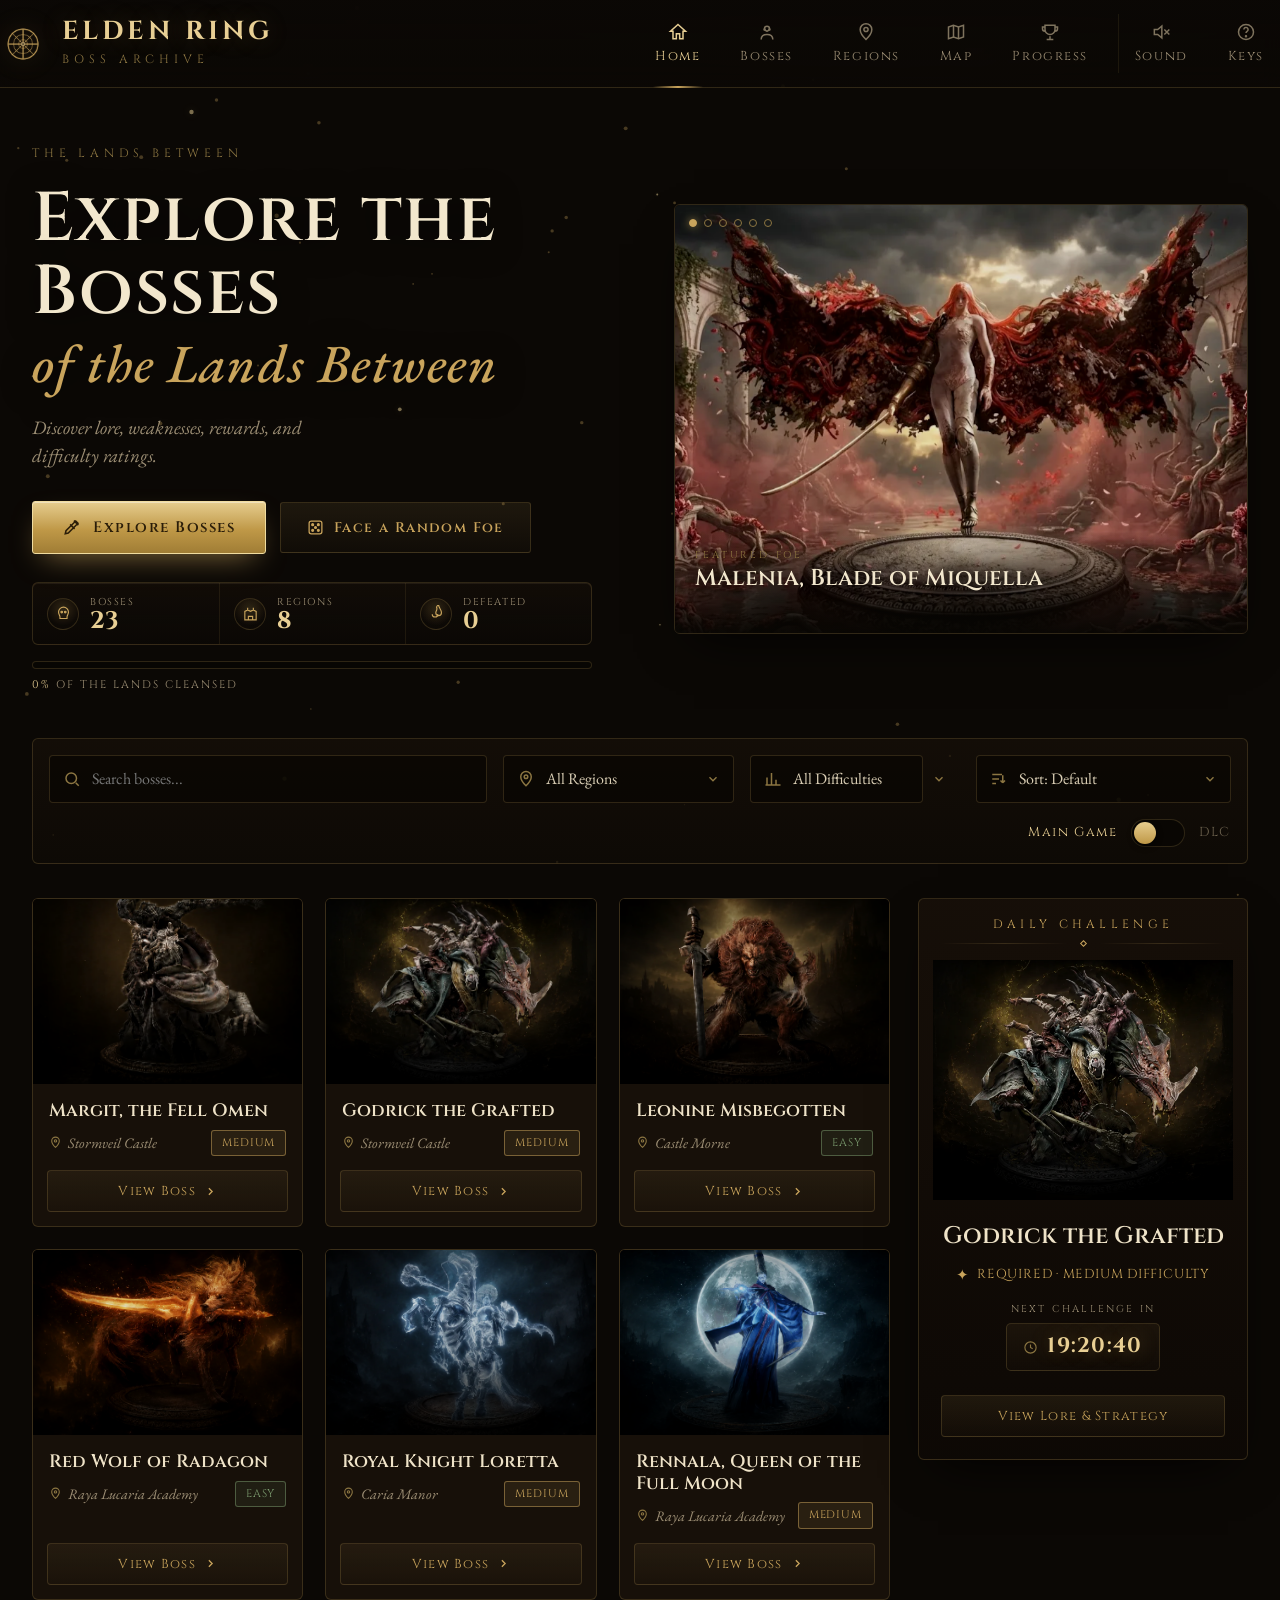
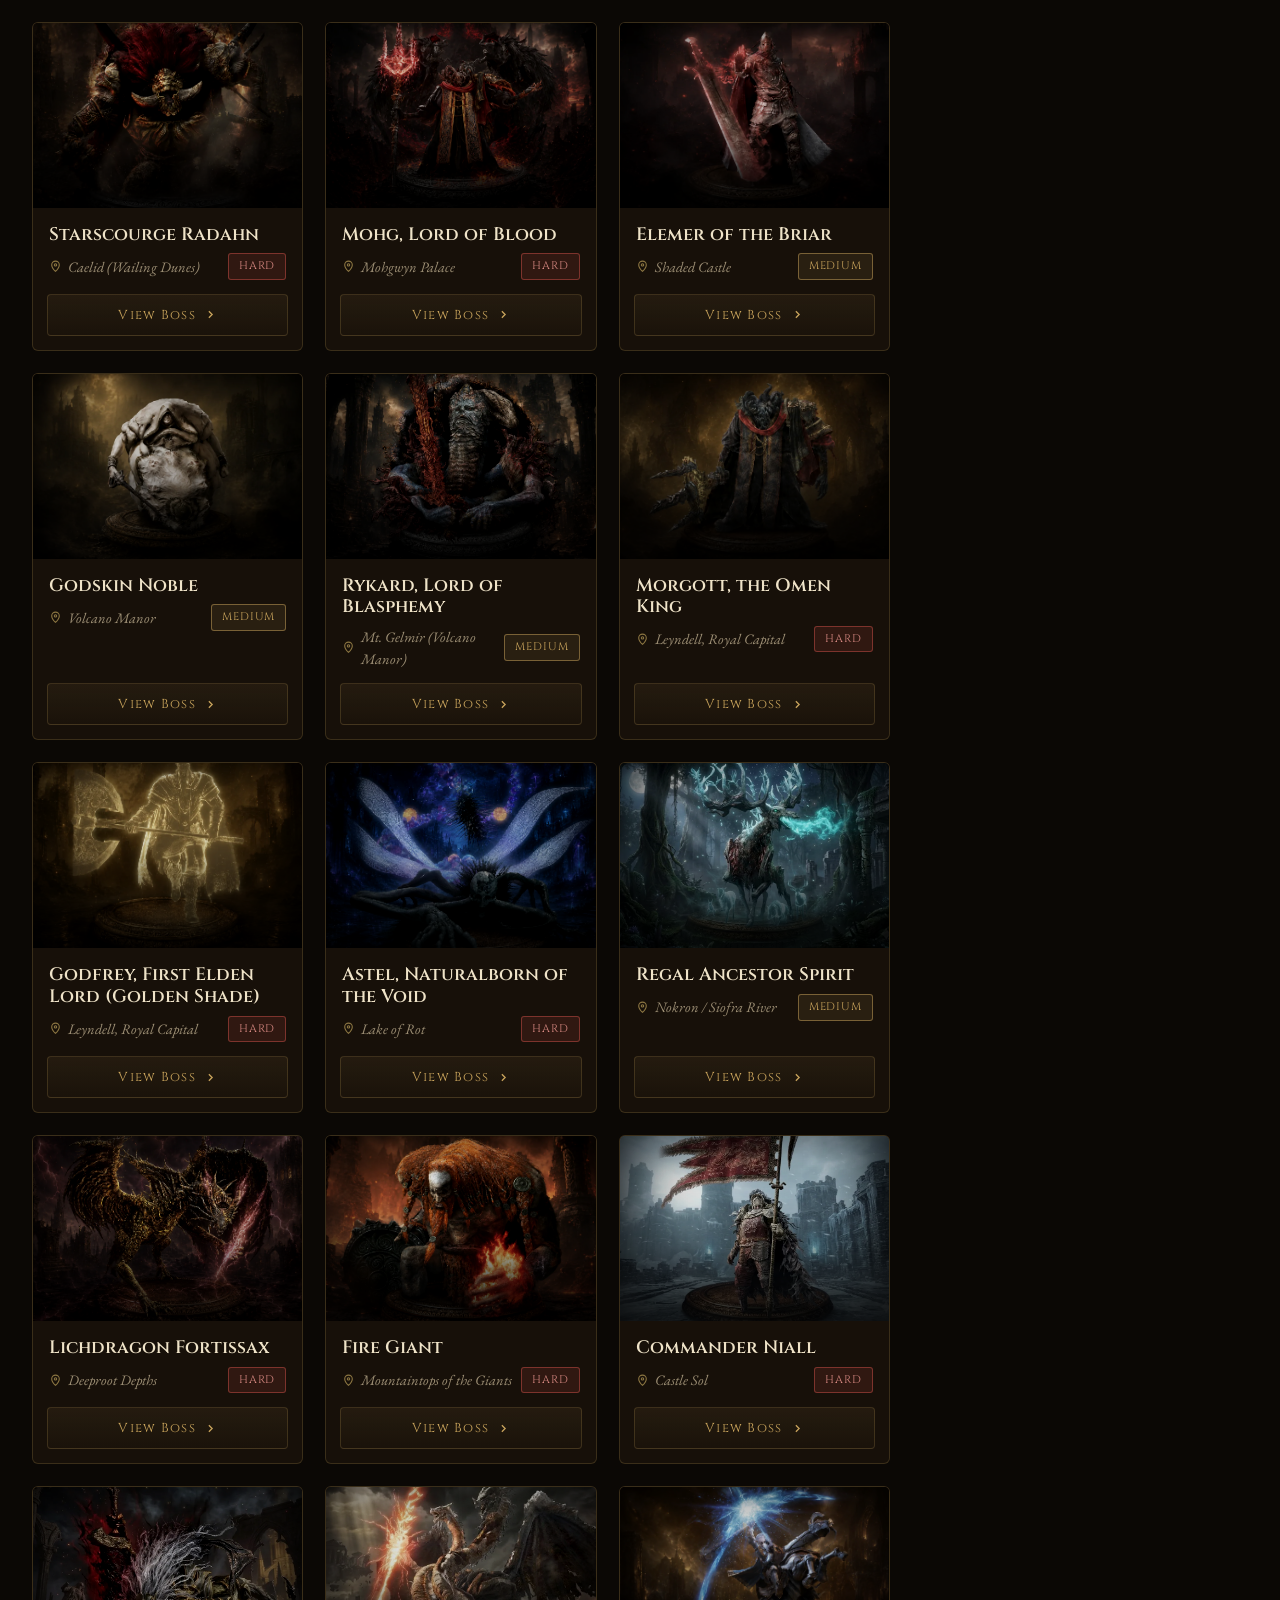
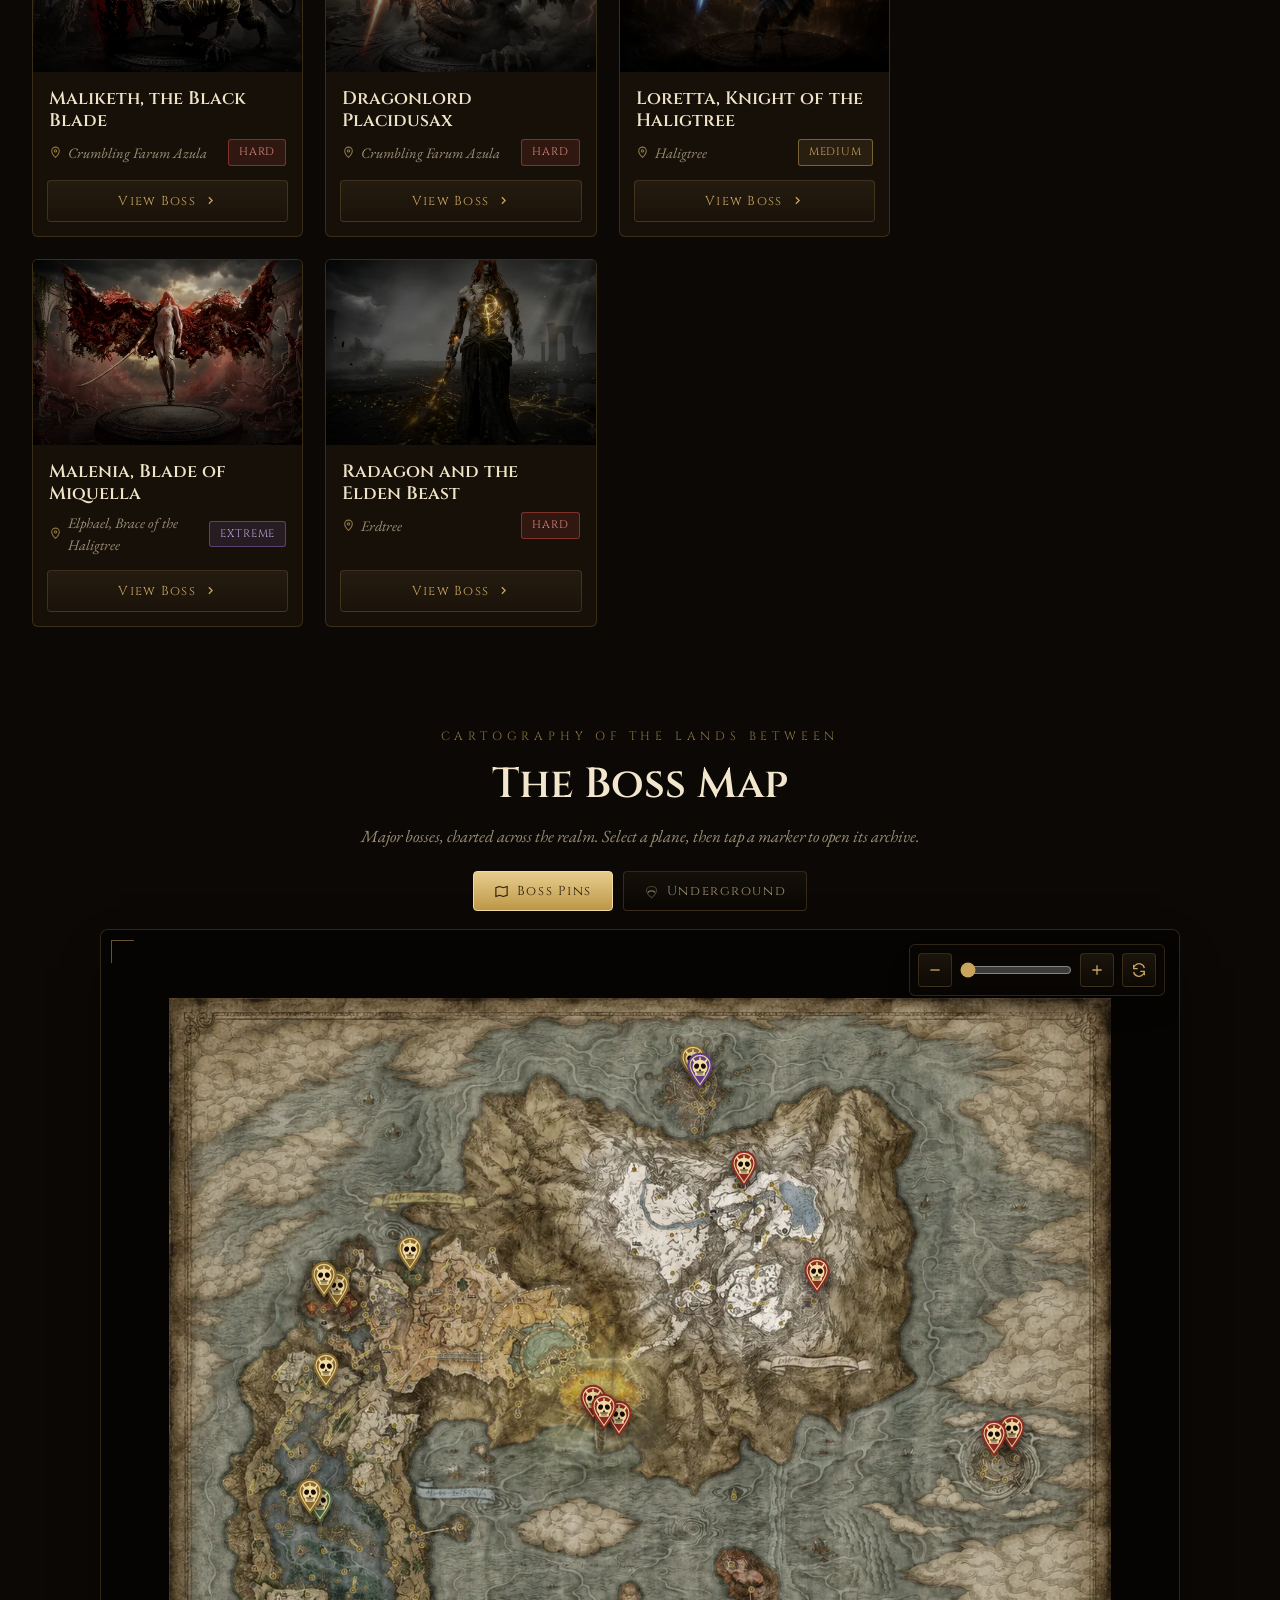
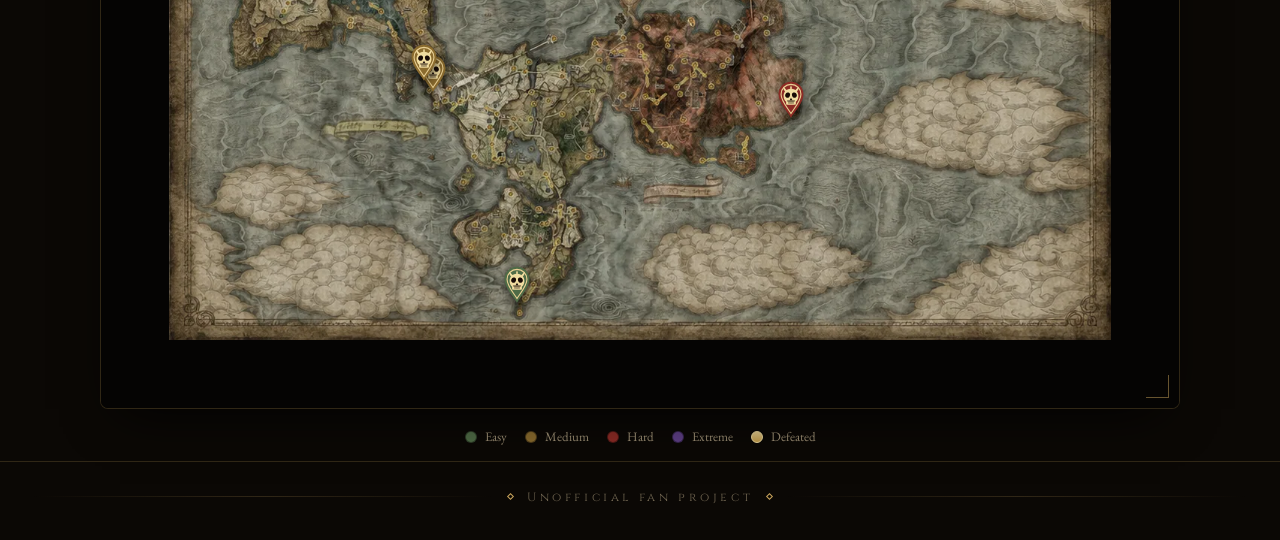
==== commit a67cc28c: "Set live site URLs (GitHub Pages)" ====
--- a/index.html
+++ b/index.html
@@ -13,12 +13,12 @@
 <meta property="og:type" content="website">
 <meta property="og:title" content="Elden Ring — Boss Archive">
 <meta property="og:description" content="Explore the bosses of the Lands Between: lore, weaknesses, rewards, an interactive map, and a daily challenge. (Unofficial fan project.)">
-<meta property="og:image" content="https://USERNAME.github.io/REPO/assets/og-image.jpg">
-<meta property="og:url" content="https://USERNAME.github.io/REPO/">
+<meta property="og:image" content="https://dulattastanbay-dev.github.io/elden-ring-boss-archive/assets/og-image.jpg">
+<meta property="og:url" content="https://dulattastanbay-dev.github.io/elden-ring-boss-archive/">
 <meta name="twitter:card" content="summary_large_image">
 <meta name="twitter:title" content="Elden Ring — Boss Archive">
 <meta name="twitter:description" content="Explore the bosses of the Lands Between: lore, weaknesses, rewards, an interactive map, and a daily challenge. (Unofficial fan project.)">
-<meta name="twitter:image" content="https://USERNAME.github.io/REPO/assets/og-image.jpg">
+<meta name="twitter:image" content="https://dulattastanbay-dev.github.io/elden-ring-boss-archive/assets/og-image.jpg">
 <link rel="preconnect" href="https://fonts.googleapis.com">
 <link rel="preconnect" href="https://fonts.gstatic.com" crossorigin>
 <link href="https://fonts.googleapis.com/css2?family=Cinzel:wght@400;500;600;700&family=EB+Garamond:ital,wght@0,400;0,500;0,600;1,400&display=swap" rel="stylesheet">
